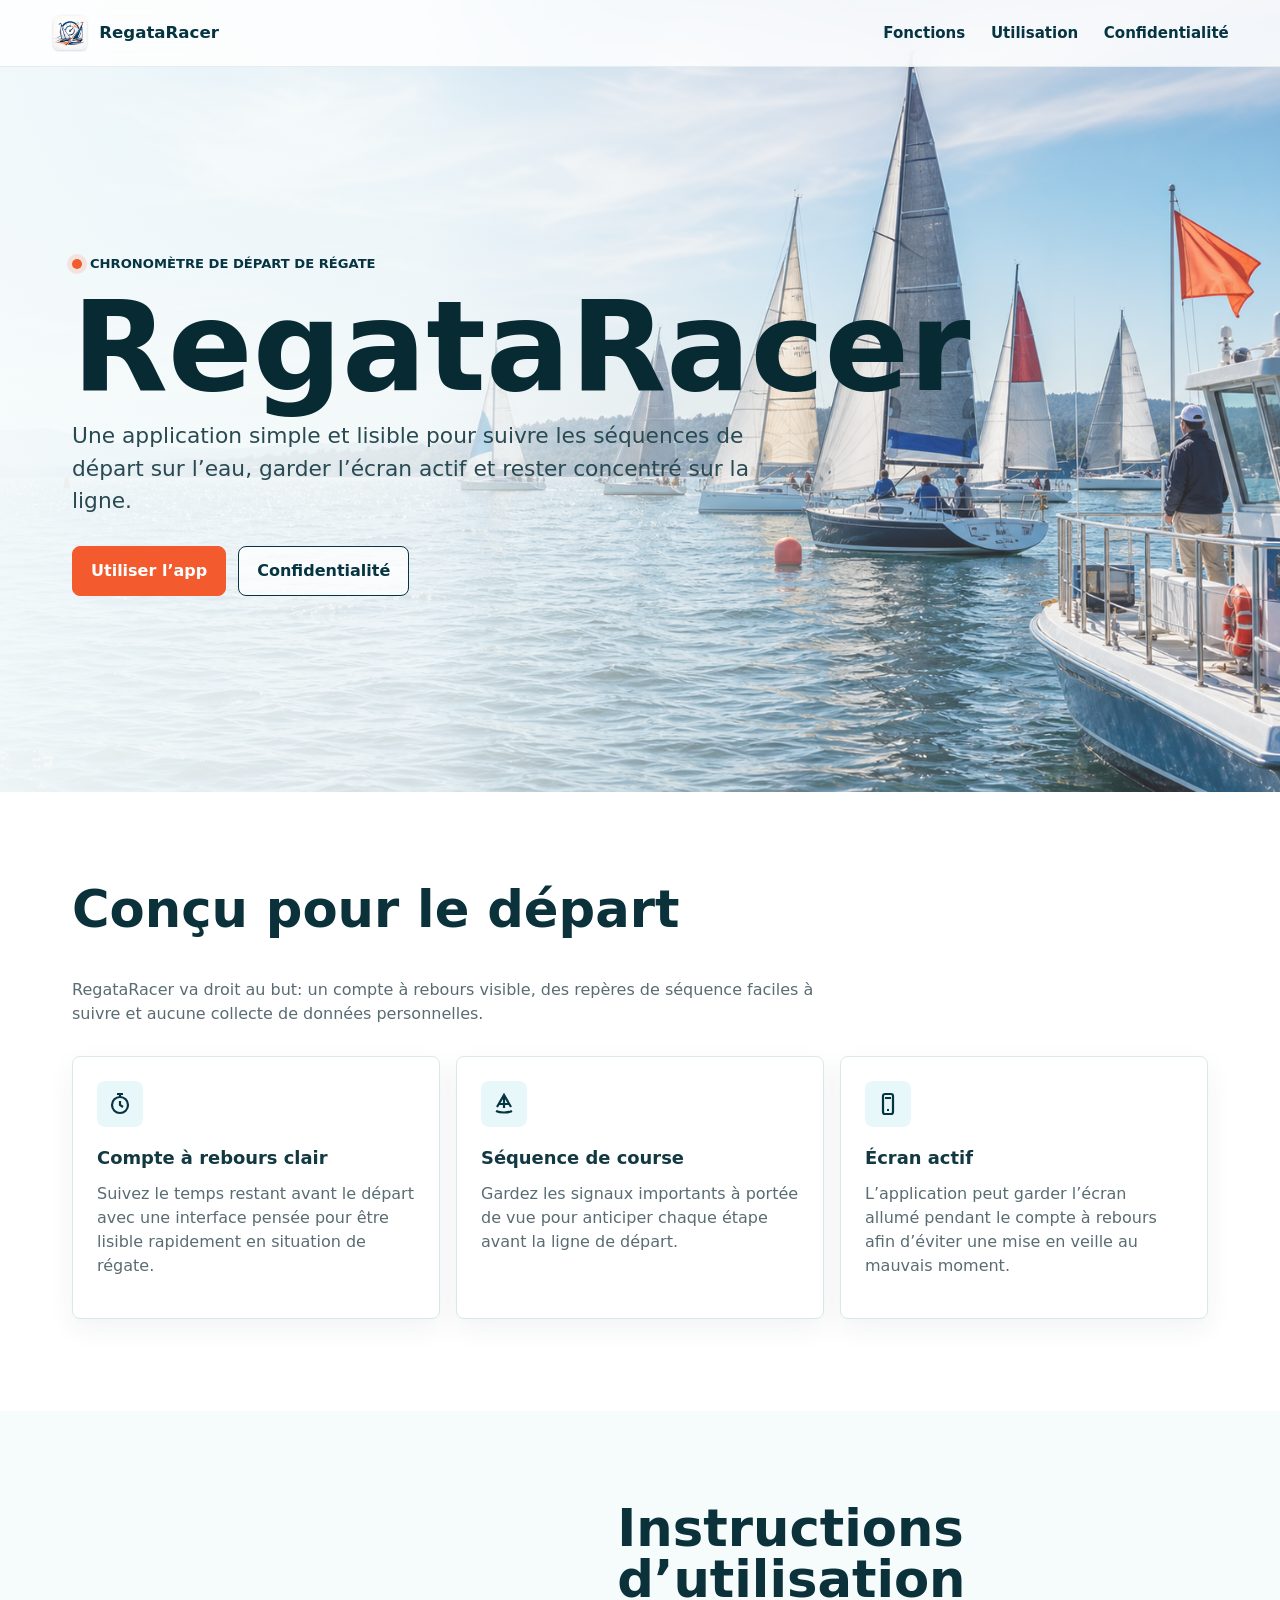
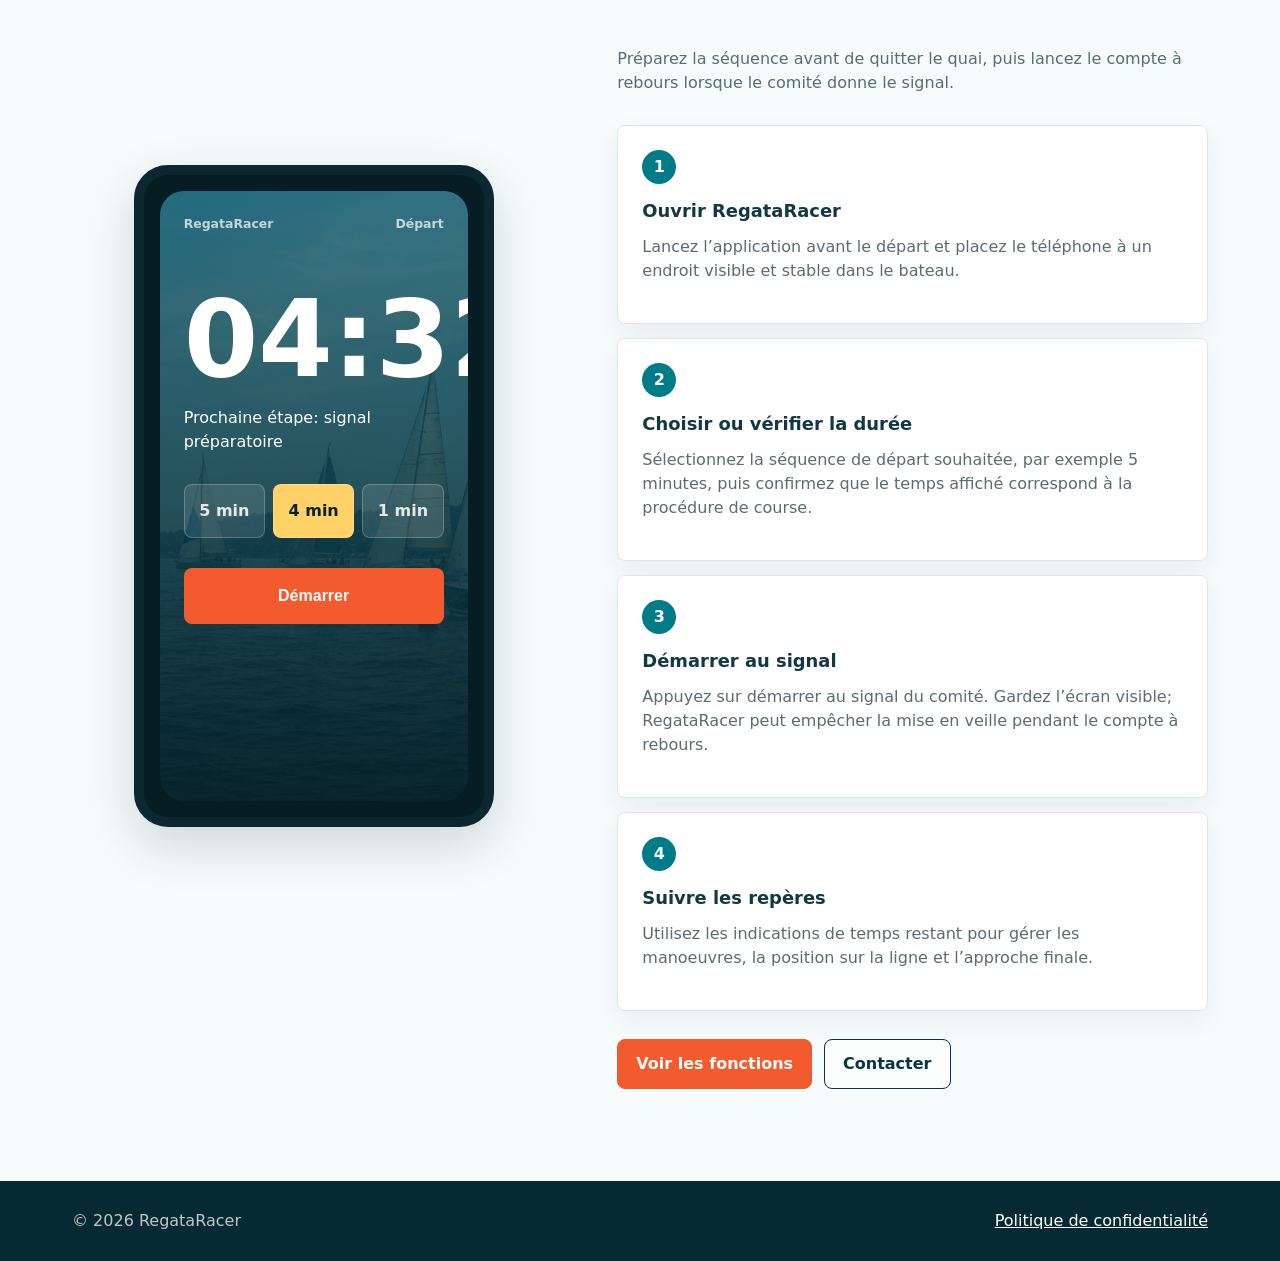
==== index.html @ 17c541f7 "Create RegataRacer website" ====
<!doctype html>
<html lang="fr">
  <head>
    <meta charset="utf-8">
    <meta name="viewport" content="width=device-width, initial-scale=1">
    <title>RegataRacer | Chronomètre de départ de régate</title>
    <meta name="description" content="RegataRacer est une application de chronomètre de départ de régate conçue pour garder le compte à rebours clair, visible et prêt sur l'eau.">
    <link rel="icon" href="assets/regataracer-icon.png" type="image/png">
    <link rel="stylesheet" href="styles.css">
  </head>
  <body>
    <header class="site-header">
      <a class="brand" href="index.html" aria-label="Accueil RegataRacer">
        <img src="assets/regataracer-icon.png" alt="">
        <span>RegataRacer</span>
      </a>
      <nav class="nav" aria-label="Navigation principale">
        <a href="#fonctionnalites">Fonctions</a>
        <a href="#utilisation">Utilisation</a>
        <a href="privacy.html">Confidentialité</a>
      </nav>
    </header>

    <main>
      <section class="hero">
        <div class="hero-inner">
          <p class="eyebrow">Chronomètre de départ de régate</p>
          <h1>RegataRacer</h1>
          <p class="lead">Une application simple et lisible pour suivre les séquences de départ sur l’eau, garder l’écran actif et rester concentré sur la ligne.</p>
          <div class="hero-actions">
            <a class="button primary" href="#utilisation" aria-label="Lire les instructions d'utilisation">Utiliser l’app</a>
            <a class="button" href="privacy.html" aria-label="Lire la politique de confidentialité">Confidentialité</a>
          </div>
        </div>
      </section>

      <section class="section alt" id="fonctionnalites">
        <div class="section-header">
          <h2>Conçu pour le départ</h2>
          <p>RegataRacer va droit au but: un compte à rebours visible, des repères de séquence faciles à suivre et aucune collecte de données personnelles.</p>
        </div>
        <div class="feature-grid">
          <article class="feature">
            <span class="icon" aria-hidden="true">
              <svg viewBox="0 0 24 24" fill="none" stroke="currentColor"><circle cx="12" cy="13" r="8"/><path d="M12 9v4l3 2M9 2h6M12 2v3"/></svg>
            </span>
            <h3>Compte à rebours clair</h3>
            <p>Suivez le temps restant avant le départ avec une interface pensée pour être lisible rapidement en situation de régate.</p>
          </article>
          <article class="feature">
            <span class="icon" aria-hidden="true">
              <svg viewBox="0 0 24 24" fill="none" stroke="currentColor"><path d="M4 19c4 2 12 2 16 0M5 15l7-12 7 12M12 3v13M7 12h10"/></svg>
            </span>
            <h3>Séquence de course</h3>
            <p>Gardez les signaux importants à portée de vue pour anticiper chaque étape avant la ligne de départ.</p>
          </article>
          <article class="feature">
            <span class="icon" aria-hidden="true">
              <svg viewBox="0 0 24 24" fill="none" stroke="currentColor"><rect x="7" y="2" width="10" height="20" rx="2"/><path d="M11 18h2M9 6h6"/></svg>
            </span>
            <h3>Écran actif</h3>
            <p>L’application peut garder l’écran allumé pendant le compte à rebours afin d’éviter une mise en veille au mauvais moment.</p>
          </article>
        </div>
      </section>

      <section class="section" id="utilisation">
        <div class="app-panel">
          <div class="phone" aria-label="Aperçu de l'application RegataRacer">
            <div class="screen">
              <div class="statusbar">
                <span>RegataRacer</span>
                <span>Départ</span>
              </div>
              <div class="countdown" aria-hidden="true">04:32</div>
              <p>Prochaine étape: signal préparatoire</p>
              <div class="sequence" aria-hidden="true">
                <span>5 min</span>
                <span class="active">4 min</span>
                <span>1 min</span>
              </div>
              <button class="screen-button" type="button">Démarrer</button>
            </div>
          </div>

          <div>
            <div class="section-header">
              <h2>Instructions d’utilisation</h2>
              <p>Préparez la séquence avant de quitter le quai, puis lancez le compte à rebours lorsque le comité donne le signal.</p>
            </div>
            <div class="instructions">
              <article class="step">
                <span class="step-number">1</span>
                <h3>Ouvrir RegataRacer</h3>
                <p>Lancez l’application avant le départ et placez le téléphone à un endroit visible et stable dans le bateau.</p>
              </article>
              <article class="step">
                <span class="step-number">2</span>
                <h3>Choisir ou vérifier la durée</h3>
                <p>Sélectionnez la séquence de départ souhaitée, par exemple 5 minutes, puis confirmez que le temps affiché correspond à la procédure de course.</p>
              </article>
              <article class="step">
                <span class="step-number">3</span>
                <h3>Démarrer au signal</h3>
                <p>Appuyez sur démarrer au signal du comité. Gardez l’écran visible; RegataRacer peut empêcher la mise en veille pendant le compte à rebours.</p>
              </article>
              <article class="step">
                <span class="step-number">4</span>
                <h3>Suivre les repères</h3>
                <p>Utilisez les indications de temps restant pour gérer les manoeuvres, la position sur la ligne et l’approche finale.</p>
              </article>
            </div>
            <div class="section-actions">
              <a class="button primary" href="#fonctionnalites">Voir les fonctions</a>
              <a class="button" href="mailto:marc.pouliot.1@gmail.com">Contacter</a>
            </div>
          </div>
        </div>
      </section>
    </main>

    <footer class="site-footer">
      <span>© 2026 RegataRacer</span>
      <a href="privacy.html">Politique de confidentialité</a>
    </footer>
  </body>
</html>
---- styles.css ----
:root {
  --ink: #10272d;
  --muted: #5a6c72;
  --line: #dce7ea;
  --water: #007c89;
  --water-deep: #063440;
  --foam: #f6fbfc;
  --signal: #f35b2f;
  --sun: #ffd166;
  --white: #ffffff;
  --shadow: 0 18px 50px rgba(4, 32, 39, 0.16);
}

* {
  box-sizing: border-box;
}

html {
  scroll-behavior: smooth;
}

body {
  margin: 0;
  color: var(--ink);
  background: var(--foam);
  font-family: Inter, ui-sans-serif, system-ui, -apple-system, BlinkMacSystemFont, "Segoe UI", sans-serif;
  line-height: 1.5;
}

a {
  color: inherit;
}

.site-header {
  position: fixed;
  z-index: 10;
  top: 0;
  left: 0;
  right: 0;
  display: flex;
  align-items: center;
  justify-content: space-between;
  gap: 24px;
  padding: 14px clamp(18px, 4vw, 56px);
  background: rgba(255, 255, 255, 0.84);
  border-bottom: 1px solid rgba(220, 231, 234, 0.72);
  backdrop-filter: blur(18px);
}

.brand {
  display: inline-flex;
  align-items: center;
  gap: 10px;
  color: var(--water-deep);
  font-size: 1.04rem;
  font-weight: 800;
  text-decoration: none;
}

.brand img {
  width: 38px;
  height: 38px;
}

.nav {
  display: flex;
  align-items: center;
  gap: clamp(12px, 2vw, 28px);
  color: var(--water-deep);
  font-size: 0.94rem;
  font-weight: 650;
}

.nav a {
  text-decoration: none;
}

.nav a:hover {
  color: var(--water);
}

.hero {
  min-height: 88svh;
  display: grid;
  align-items: center;
  padding: 108px clamp(20px, 6vw, 72px) 52px;
  background:
    linear-gradient(90deg, rgba(246, 251, 252, 0.96) 0%, rgba(246, 251, 252, 0.84) 33%, rgba(246, 251, 252, 0.16) 68%),
    url("assets/regataracer-hero.png") center / cover no-repeat;
}

.hero-inner {
  max-width: min(680px, 100%);
  min-width: 0;
}

.eyebrow {
  display: inline-flex;
  align-items: center;
  gap: 8px;
  margin: 0 0 18px;
  color: var(--water-deep);
  font-size: 0.82rem;
  font-weight: 800;
  letter-spacing: 0;
  text-transform: uppercase;
}

.eyebrow::before {
  content: "";
  width: 10px;
  height: 10px;
  border-radius: 50%;
  background: var(--signal);
  box-shadow: 0 0 0 5px rgba(243, 91, 47, 0.14);
}

h1,
h2,
h3,
p {
  margin-top: 0;
}

h1 {
  max-width: 11ch;
  margin-bottom: 18px;
  color: #082a33;
  font-size: clamp(3.6rem, 10vw, 7.8rem);
  line-height: 0.88;
  letter-spacing: 0;
}

.lead {
  max-width: 58ch;
  color: #294a52;
  font-size: clamp(1.08rem, 2vw, 1.36rem);
}

.hero-actions,
.section-actions {
  display: flex;
  flex-wrap: wrap;
  gap: 12px;
  margin-top: 28px;
}

.button {
  display: inline-flex;
  min-height: 46px;
  align-items: center;
  justify-content: center;
  gap: 9px;
  padding: 12px 18px;
  border: 1px solid var(--water-deep);
  border-radius: 8px;
  color: var(--water-deep);
  background: rgba(255, 255, 255, 0.74);
  font-weight: 800;
  text-decoration: none;
}

.button.primary {
  border-color: var(--signal);
  color: #fff;
  background: var(--signal);
}

.button:hover {
  transform: translateY(-1px);
}

main {
  background: var(--foam);
}

.section {
  padding: clamp(48px, 8vw, 92px) clamp(20px, 6vw, 72px);
}

.section.alt {
  background: #ffffff;
}

.section-header {
  max-width: 760px;
  margin-bottom: 30px;
}

h2 {
  color: #0b313a;
  font-size: clamp(2rem, 4vw, 3.4rem);
  line-height: 1;
  letter-spacing: 0;
}

.section-header p,
.privacy-body p,
.step p,
.feature p {
  color: var(--muted);
}

.feature-grid,
.steps-grid {
  display: grid;
  grid-template-columns: repeat(3, minmax(0, 1fr));
  gap: 16px;
}

.feature,
.step {
  min-height: 220px;
  padding: 24px;
  border: 1px solid var(--line);
  border-radius: 8px;
  background: #fff;
  box-shadow: 0 10px 28px rgba(7, 52, 64, 0.06);
}

.icon {
  width: 46px;
  height: 46px;
  display: inline-grid;
  place-items: center;
  margin-bottom: 18px;
  border-radius: 8px;
  color: var(--water-deep);
  background: #e8f7f9;
}

.icon svg {
  width: 24px;
  height: 24px;
  stroke-width: 2.2;
}

h3 {
  margin-bottom: 10px;
  color: #123941;
  font-size: 1.12rem;
}

.app-panel {
  display: grid;
  grid-template-columns: minmax(0, 0.9fr) minmax(320px, 1.1fr);
  gap: clamp(24px, 5vw, 62px);
  align-items: center;
}

.phone {
  width: min(100%, 360px);
  margin: 0 auto;
  padding: 16px;
  border: 10px solid #0b2730;
  border-radius: 34px;
  background: #061d24;
  box-shadow: var(--shadow);
}

.screen {
  overflow: hidden;
  min-height: 610px;
  padding: 24px;
  border-radius: 24px;
  color: #fff;
  background:
    linear-gradient(180deg, rgba(7, 86, 99, 0.74), rgba(5, 31, 39, 0.96)),
    url("assets/regataracer-hero.png") center / cover no-repeat;
}

.statusbar {
  display: flex;
  justify-content: space-between;
  color: rgba(255, 255, 255, 0.72);
  font-size: 0.78rem;
  font-weight: 800;
}

.countdown {
  margin: 58px 0 18px;
  font-size: clamp(4.8rem, 20vw, 6.7rem);
  font-weight: 900;
  line-height: 0.9;
  letter-spacing: 0;
}

.sequence {
  display: grid;
  grid-template-columns: repeat(3, 1fr);
  gap: 8px;
  margin: 30px 0;
}

.sequence span {
  min-height: 54px;
  display: grid;
  place-items: center;
  border: 1px solid rgba(255, 255, 255, 0.22);
  border-radius: 8px;
  color: rgba(255, 255, 255, 0.86);
  background: rgba(255, 255, 255, 0.11);
  font-weight: 800;
}

.sequence span.active {
  color: #052029;
  background: var(--sun);
}

.screen-button {
  width: 100%;
  min-height: 56px;
  border: 0;
  border-radius: 8px;
  color: #fff;
  background: var(--signal);
  font-size: 1rem;
  font-weight: 900;
}

.instructions {
  display: grid;
  gap: 14px;
}

.step {
  min-height: auto;
}

.step-number {
  width: 34px;
  height: 34px;
  display: inline-grid;
  place-items: center;
  margin-bottom: 14px;
  border-radius: 50%;
  color: #fff;
  background: var(--water);
  font-weight: 900;
}

.privacy-hero {
  padding: 132px clamp(20px, 6vw, 72px) 48px;
  background:
    linear-gradient(90deg, rgba(6, 52, 64, 0.95), rgba(0, 124, 137, 0.74)),
    url("assets/regataracer-hero.png") center / cover no-repeat;
  color: #fff;
}

.privacy-hero h1 {
  max-width: 780px;
  color: #fff;
  font-size: clamp(2.6rem, 6vw, 5.8rem);
}

.privacy-hero p {
  max-width: 720px;
  color: rgba(255, 255, 255, 0.82);
  font-size: 1.12rem;
}

.privacy-body {
  max-width: 860px;
  margin: 0 auto;
  padding: clamp(42px, 7vw, 76px) clamp(20px, 6vw, 40px);
}

.privacy-body section {
  padding: 24px 0;
  border-bottom: 1px solid var(--line);
}

.privacy-body section:last-child {
  border-bottom: 0;
}

.privacy-body h2 {
  font-size: clamp(1.45rem, 3vw, 2rem);
}

.site-footer {
  display: flex;
  flex-wrap: wrap;
  align-items: center;
  justify-content: space-between;
  gap: 16px;
  padding: 28px clamp(20px, 6vw, 72px);
  color: rgba(255, 255, 255, 0.74);
  background: #062a33;
}

.site-footer a {
  color: #fff;
}

@media (max-width: 860px) {
  .site-header {
    position: sticky;
    flex-wrap: wrap;
  }

  .nav {
    width: 100%;
    justify-content: space-between;
    gap: 10px;
    font-size: 0.86rem;
  }

  .hero {
    min-height: 82svh;
    background:
      linear-gradient(180deg, rgba(246, 251, 252, 0.96), rgba(246, 251, 252, 0.76) 54%, rgba(246, 251, 252, 0.28)),
      url("assets/regataracer-hero.png") 58% center / cover no-repeat;
  }

  .feature-grid,
  .steps-grid,
  .app-panel {
    grid-template-columns: 1fr;
  }

  .phone {
    width: min(100%, 330px);
  }

  .screen {
    min-height: 540px;
  }
}

@media (max-width: 520px) {
  .nav a {
    max-width: 9.4rem;
  }

  .button {
    width: 100%;
  }

  h1 {
    font-size: clamp(2.7rem, 14vw, 4.8rem);
  }
}
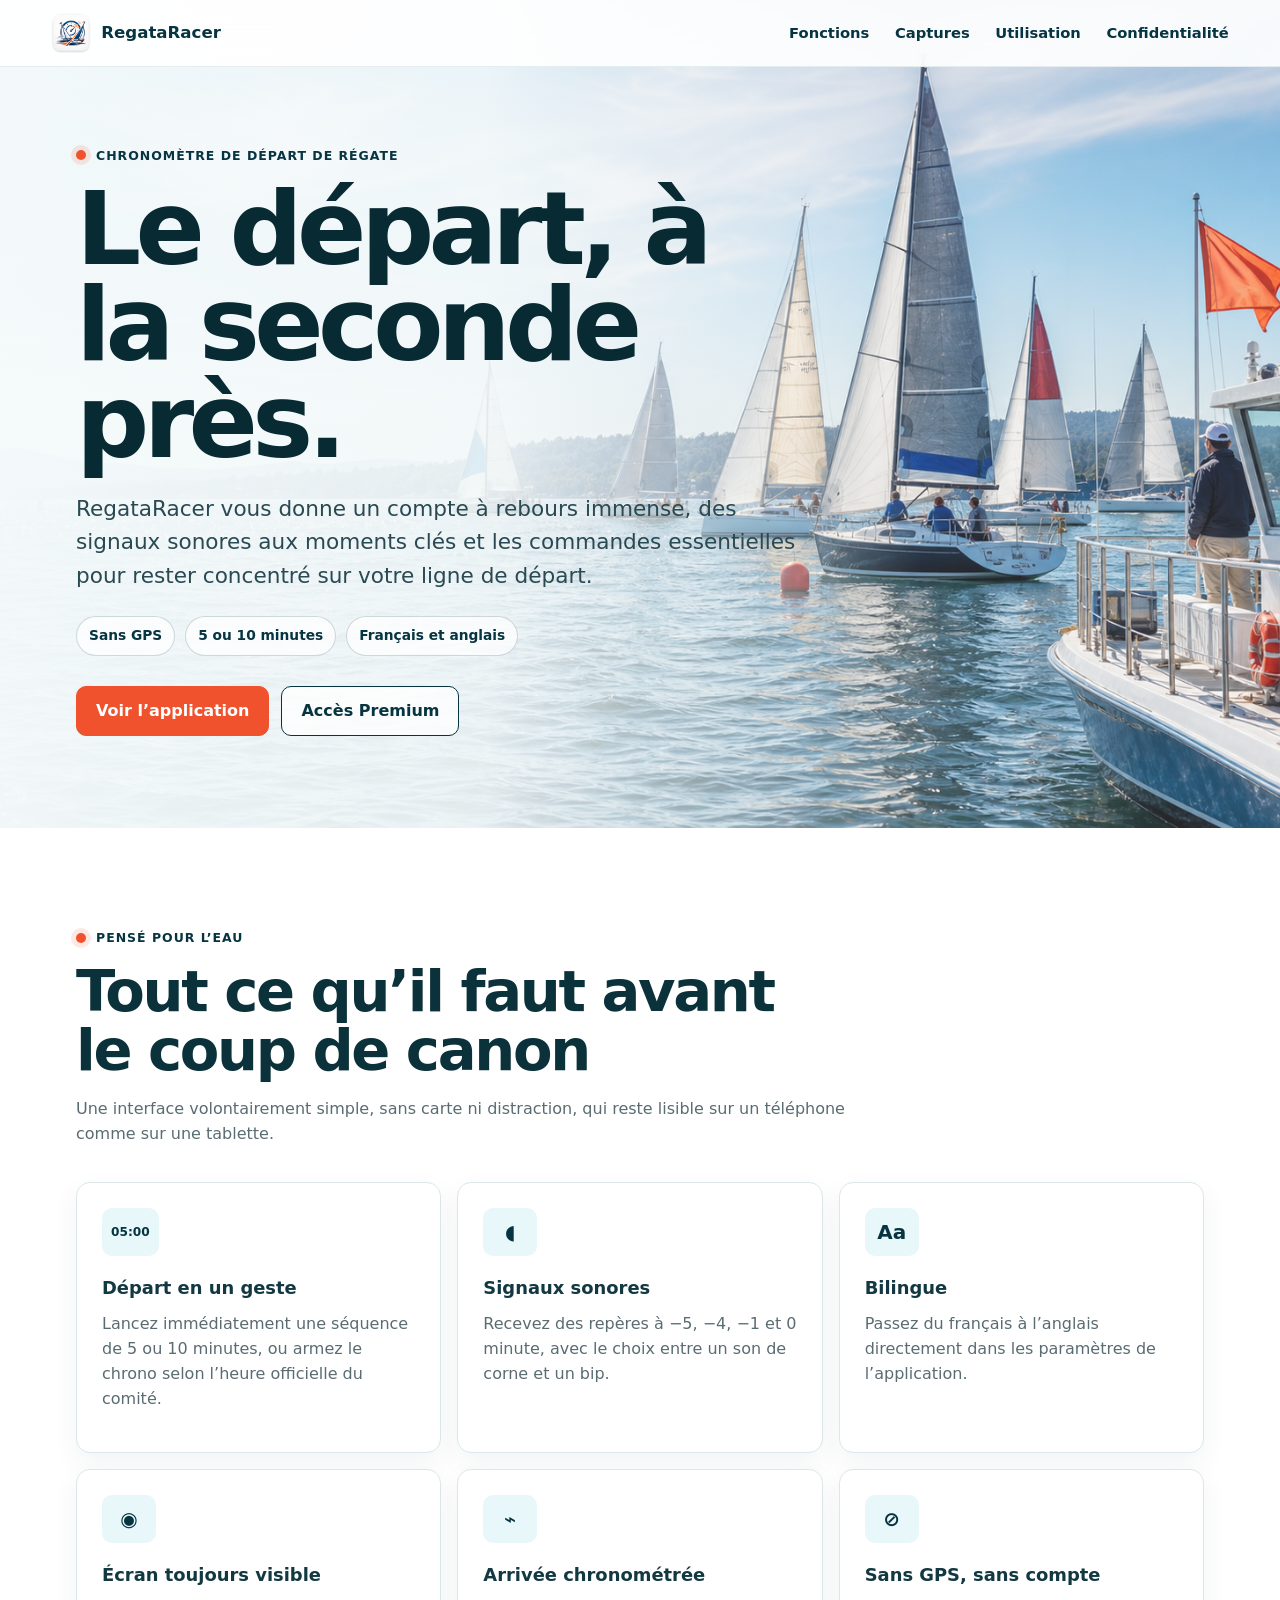
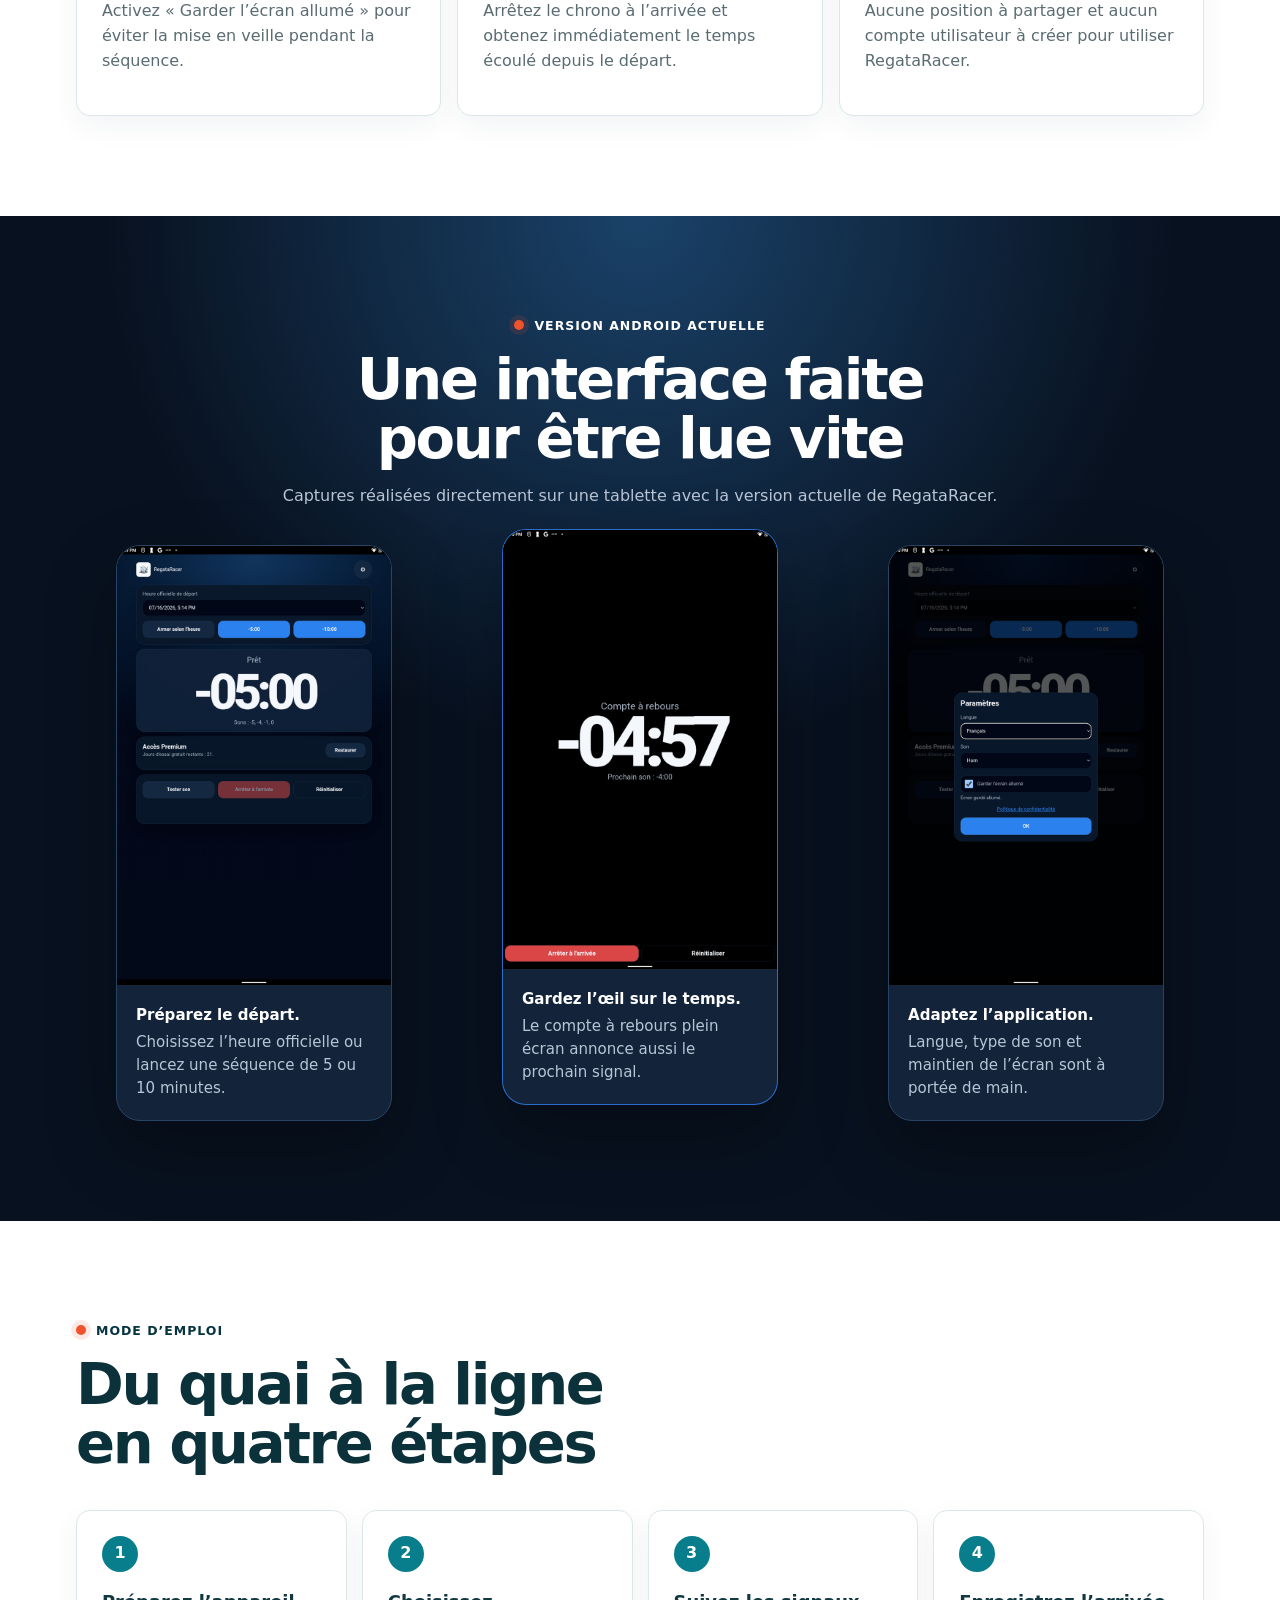
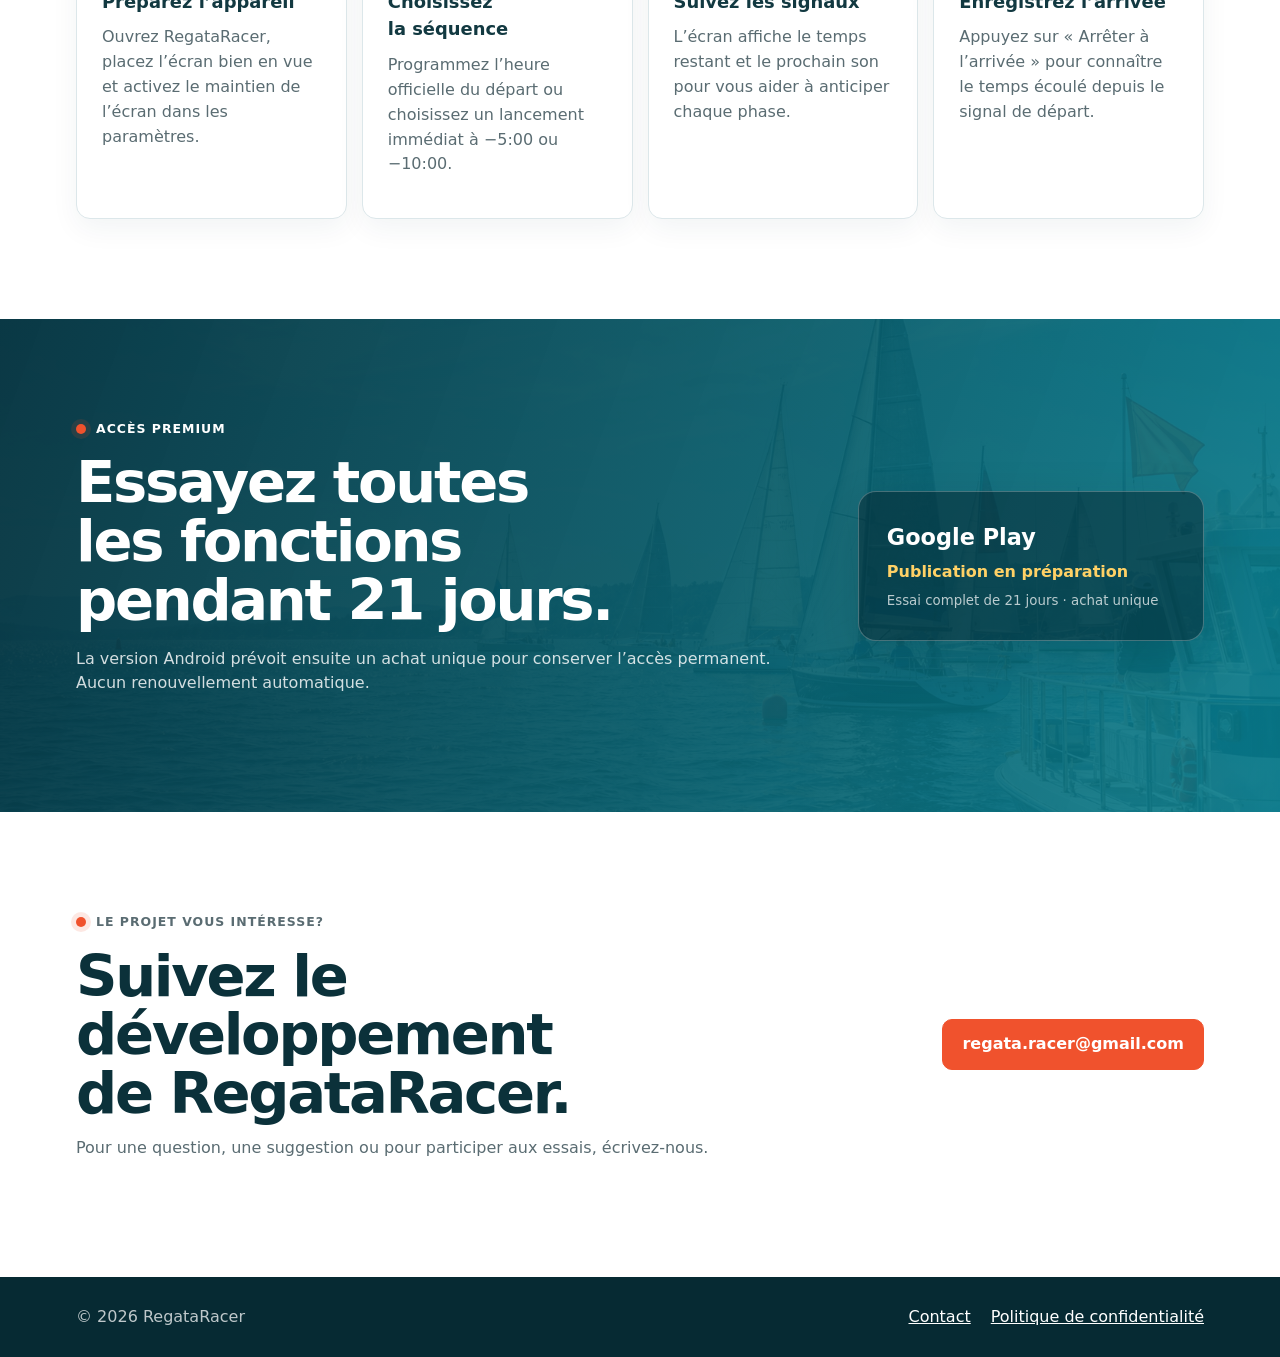
==== commit 209b97e8: "Mettre à jour le site avec la version actuelle de RegataRacer" ====
--- a/index.html
+++ b/index.html
@@ -4,7 +4,18 @@
     <meta charset="utf-8">
     <meta name="viewport" content="width=device-width, initial-scale=1">
     <title>RegataRacer | Chronomètre de départ de régate</title>
-    <meta name="description" content="RegataRacer est une application de chronomètre de départ de régate conçue pour garder le compte à rebours clair, visible et prêt sur l'eau.">
+    <meta name="description" content="RegataRacer est un chronomètre de départ de régate simple, lisible et sonore, avec séquences de 5 et 10 minutes, sans GPS.">
+    <meta name="theme-color" content="#08111f">
+    <link rel="canonical" href="https://marcpouliot.github.io/RegataRacerWeb/">
+    <meta property="og:type" content="website">
+    <meta property="og:locale" content="fr_CA">
+    <meta property="og:title" content="RegataRacer — Le départ, à la seconde près">
+    <meta property="og:description" content="Un chronomètre de départ de régate clair et sonore, conçu pour rester concentré sur la ligne.">
+    <meta property="og:url" content="https://marcpouliot.github.io/RegataRacerWeb/">
+    <meta property="og:image" content="https://marcpouliot.github.io/RegataRacerWeb/assets/regataracer-heroWithName.png">
+    <meta property="og:image:width" content="1794">
+    <meta property="og:image:height" content="877">
+    <meta property="og:image:alt" content="RegataRacer devant une flotte de voiliers au départ">
     <link rel="icon" href="assets/regataracer-icon.png" type="image/png">
     <link rel="stylesheet" href="styles.css">
   </head>
@@ -16,6 +27,7 @@
       </a>
       <nav class="nav" aria-label="Navigation principale">
         <a href="#fonctionnalites">Fonctions</a>
+        <a href="#captures">Captures</a>
         <a href="#utilisation">Utilisation</a>
         <a href="privacy.html">Confidentialité</a>
       </nav>
@@ -25,103 +37,142 @@
       <section class="hero">
         <div class="hero-inner">
           <p class="eyebrow">Chronomètre de départ de régate</p>
-          <h1>RegataRacer</h1>
-          <p class="lead">Une application simple et lisible pour suivre les séquences de départ sur l’eau, garder l’écran actif et rester concentré sur la ligne.</p>
+          <h1>Le départ, à la seconde près.</h1>
+          <p class="lead">RegataRacer vous donne un compte à rebours immense, des signaux sonores aux moments clés et les commandes essentielles pour rester concentré sur votre ligne de départ.</p>
+          <div class="hero-points" aria-label="Points forts">
+            <span>Sans GPS</span>
+            <span>5 ou 10 minutes</span>
+            <span>Français et anglais</span>
+          </div>
           <div class="hero-actions">
-            <a class="button primary" href="#utilisation" aria-label="Lire les instructions d'utilisation">Utiliser l’app</a>
-            <a class="button" href="privacy.html" aria-label="Lire la politique de confidentialité">Confidentialité</a>
+            <a class="button primary" href="#captures">Voir l’application</a>
+            <a class="button" href="#acces">Accès Premium</a>
           </div>
         </div>
       </section>
 
       <section class="section alt" id="fonctionnalites">
         <div class="section-header">
-          <h2>Conçu pour le départ</h2>
-          <p>RegataRacer va droit au but: un compte à rebours visible, des repères de séquence faciles à suivre et aucune collecte de données personnelles.</p>
+          <p class="section-kicker">Pensé pour l’eau</p>
+          <h2>Tout ce qu’il faut avant le coup de canon</h2>
+          <p>Une interface volontairement simple, sans carte ni distraction, qui reste lisible sur un téléphone comme sur une tablette.</p>
         </div>
         <div class="feature-grid">
           <article class="feature">
-            <span class="icon" aria-hidden="true">
-              <svg viewBox="0 0 24 24" fill="none" stroke="currentColor"><circle cx="12" cy="13" r="8"/><path d="M12 9v4l3 2M9 2h6M12 2v3"/></svg>
-            </span>
-            <h3>Compte à rebours clair</h3>
-            <p>Suivez le temps restant avant le départ avec une interface pensée pour être lisible rapidement en situation de régate.</p>
+            <span class="icon" aria-hidden="true">05:00</span>
+            <h3>Départ en un geste</h3>
+            <p>Lancez immédiatement une séquence de 5 ou 10 minutes, ou armez le chrono selon l’heure officielle du comité.</p>
           </article>
           <article class="feature">
-            <span class="icon" aria-hidden="true">
-              <svg viewBox="0 0 24 24" fill="none" stroke="currentColor"><path d="M4 19c4 2 12 2 16 0M5 15l7-12 7 12M12 3v13M7 12h10"/></svg>
-            </span>
-            <h3>Séquence de course</h3>
-            <p>Gardez les signaux importants à portée de vue pour anticiper chaque étape avant la ligne de départ.</p>
+            <span class="icon icon-symbol" aria-hidden="true">◖</span>
+            <h3>Signaux sonores</h3>
+            <p>Recevez des repères à −5, −4, −1 et 0 minute, avec le choix entre un son de corne et un bip.</p>
           </article>
           <article class="feature">
-            <span class="icon" aria-hidden="true">
-              <svg viewBox="0 0 24 24" fill="none" stroke="currentColor"><rect x="7" y="2" width="10" height="20" rx="2"/><path d="M11 18h2M9 6h6"/></svg>
-            </span>
-            <h3>Écran actif</h3>
-            <p>L’application peut garder l’écran allumé pendant le compte à rebours afin d’éviter une mise en veille au mauvais moment.</p>
+            <span class="icon icon-symbol" aria-hidden="true">Aa</span>
+            <h3>Bilingue</h3>
+            <p>Passez du français à l’anglais directement dans les paramètres de l’application.</p>
+          </article>
+          <article class="feature">
+            <span class="icon icon-symbol" aria-hidden="true">◉</span>
+            <h3>Écran toujours visible</h3>
+            <p>Activez « Garder l’écran allumé » pour éviter la mise en veille pendant la séquence.</p>
+          </article>
+          <article class="feature">
+            <span class="icon icon-symbol" aria-hidden="true">⌁</span>
+            <h3>Arrivée chronométrée</h3>
+            <p>Arrêtez le chrono à l’arrivée et obtenez immédiatement le temps écoulé depuis le départ.</p>
+          </article>
+          <article class="feature">
+            <span class="icon icon-symbol" aria-hidden="true">⊘</span>
+            <h3>Sans GPS, sans compte</h3>
+            <p>Aucune position à partager et aucun compte utilisateur à créer pour utiliser RegataRacer.</p>
           </article>
         </div>
       </section>
 
-      <section class="section" id="utilisation">
-        <div class="app-panel">
-          <div class="phone" aria-label="Aperçu de l'application RegataRacer">
-            <div class="screen">
-              <div class="statusbar">
-                <span>RegataRacer</span>
-                <span>Départ</span>
-              </div>
-              <div class="countdown" aria-hidden="true">04:32</div>
-              <p>Prochaine étape: signal préparatoire</p>
-              <div class="sequence" aria-hidden="true">
-                <span>5 min</span>
-                <span class="active">4 min</span>
-                <span>1 min</span>
-              </div>
-              <button class="screen-button" type="button">Démarrer</button>
-            </div>
+      <section class="section screenshots-section" id="captures">
+        <div class="section-header centered">
+          <p class="section-kicker">Version Android actuelle</p>
+          <h2>Une interface faite pour être lue vite</h2>
+          <p>Captures réalisées directement sur une tablette avec la version actuelle de RegataRacer.</p>
+        </div>
+        <div class="screenshot-grid">
+          <figure class="screenshot-card">
+            <img src="assets/app-ready.png" alt="Écran principal de RegataRacer prêt pour une séquence de départ" loading="lazy">
+            <figcaption><strong>Préparez le départ.</strong> Choisissez l’heure officielle ou lancez une séquence de 5 ou 10 minutes.</figcaption>
+          </figure>
+          <figure class="screenshot-card featured-shot">
+            <img src="assets/app-countdown.png" alt="Compte à rebours plein écran de RegataRacer" loading="lazy">
+            <figcaption><strong>Gardez l’œil sur le temps.</strong> Le compte à rebours plein écran annonce aussi le prochain signal.</figcaption>
+          </figure>
+          <figure class="screenshot-card">
+            <img src="assets/app-settings.png" alt="Paramètres de langue, son et écran de RegataRacer" loading="lazy">
+            <figcaption><strong>Adaptez l’application.</strong> Langue, type de son et maintien de l’écran sont à portée de main.</figcaption>
+          </figure>
+        </div>
+      </section>
+
+      <section class="section alt" id="utilisation">
+        <div class="section-header">
+          <p class="section-kicker">Mode d’emploi</p>
+          <h2>Du quai à la ligne en quatre étapes</h2>
+        </div>
+        <div class="steps-grid">
+          <article class="step">
+            <span class="step-number">1</span>
+            <h3>Préparez l’appareil</h3>
+            <p>Ouvrez RegataRacer, placez l’écran bien en vue et activez le maintien de l’écran dans les paramètres.</p>
+          </article>
+          <article class="step">
+            <span class="step-number">2</span>
+            <h3>Choisissez la séquence</h3>
+            <p>Programmez l’heure officielle du départ ou choisissez un lancement immédiat à −5:00 ou −10:00.</p>
+          </article>
+          <article class="step">
+            <span class="step-number">3</span>
+            <h3>Suivez les signaux</h3>
+            <p>L’écran affiche le temps restant et le prochain son pour vous aider à anticiper chaque phase.</p>
+          </article>
+          <article class="step">
+            <span class="step-number">4</span>
+            <h3>Enregistrez l’arrivée</h3>
+            <p>Appuyez sur « Arrêter à l’arrivée » pour connaître le temps écoulé depuis le signal de départ.</p>
+          </article>
+        </div>
+      </section>
+
+      <section class="section access-section" id="acces">
+        <div class="access-panel">
+          <div>
+            <p class="section-kicker light">Accès Premium</p>
+            <h2>Essayez toutes les fonctions pendant 21 jours.</h2>
+            <p>La version Android prévoit ensuite un achat unique pour conserver l’accès permanent. Aucun renouvellement automatique.</p>
           </div>
-
-          <div>
-            <div class="section-header">
-              <h2>Instructions d’utilisation</h2>
-              <p>Préparez la séquence avant de quitter le quai, puis lancez le compte à rebours lorsque le comité donne le signal.</p>
-            </div>
-            <div class="instructions">
-              <article class="step">
-                <span class="step-number">1</span>
-                <h3>Ouvrir RegataRacer</h3>
-                <p>Lancez l’application avant le départ et placez le téléphone à un endroit visible et stable dans le bateau.</p>
-              </article>
-              <article class="step">
-                <span class="step-number">2</span>
-                <h3>Choisir ou vérifier la durée</h3>
-                <p>Sélectionnez la séquence de départ souhaitée, par exemple 5 minutes, puis confirmez que le temps affiché correspond à la procédure de course.</p>
-              </article>
-              <article class="step">
-                <span class="step-number">3</span>
-                <h3>Démarrer au signal</h3>
-                <p>Appuyez sur démarrer au signal du comité. Gardez l’écran visible; RegataRacer peut empêcher la mise en veille pendant le compte à rebours.</p>
-              </article>
-              <article class="step">
-                <span class="step-number">4</span>
-                <h3>Suivre les repères</h3>
-                <p>Utilisez les indications de temps restant pour gérer les manoeuvres, la position sur la ligne et l’approche finale.</p>
-              </article>
-            </div>
-            <div class="section-actions">
-              <a class="button primary" href="#fonctionnalites">Voir les fonctions</a>
-              <a class="button" href="mailto:marc.pouliot.1@gmail.com">Contacter</a>
-            </div>
+          <div class="access-card">
+            <strong>Google Play</strong>
+            <span>Publication en préparation</span>
+            <small>Essai complet de 21 jours · achat unique</small>
           </div>
         </div>
+      </section>
+
+      <section class="section contact-section">
+        <div>
+          <p class="section-kicker">Le projet vous intéresse?</p>
+          <h2>Suivez le développement de RegataRacer.</h2>
+          <p>Pour une question, une suggestion ou pour participer aux essais, écrivez-nous.</p>
+        </div>
+        <a class="button primary" href="mailto:regata.racer@gmail.com">regata.racer@gmail.com</a>
       </section>
     </main>
 
     <footer class="site-footer">
       <span>© 2026 RegataRacer</span>
-      <a href="privacy.html">Politique de confidentialité</a>
+      <div class="footer-links">
+        <a href="mailto:regata.racer@gmail.com">Contact</a>
+        <a href="privacy.html">Politique de confidentialité</a>
+      </div>
     </footer>
   </body>
 </html>
--- a/styles.css
+++ b/styles.css
@@ -2,10 +2,12 @@
   --ink: #10272d;
   --muted: #5a6c72;
   --line: #dce7ea;
-  --water: #007c89;
+  --water: #087d8c;
   --water-deep: #063440;
-  --foam: #f6fbfc;
-  --signal: #f35b2f;
+  --navy: #08111f;
+  --navy-soft: #13243a;
+  --foam: #f5fafb;
+  --signal: #f0522d;
   --sun: #ffd166;
   --white: #ffffff;
   --shadow: 0 18px 50px rgba(4, 32, 39, 0.16);
@@ -17,6 +19,7 @@
 
 html {
   scroll-behavior: smooth;
+  scroll-padding-top: 86px;
 }
 
 body {
@@ -24,26 +27,45 @@
   color: var(--ink);
   background: var(--foam);
   font-family: Inter, ui-sans-serif, system-ui, -apple-system, BlinkMacSystemFont, "Segoe UI", sans-serif;
-  line-height: 1.5;
+  line-height: 1.55;
+}
+
+img {
+  display: block;
+  max-width: 100%;
 }
 
 a {
   color: inherit;
 }
 
+h1,
+h2,
+h3,
+p,
+figure {
+  margin-top: 0;
+}
+
+h1,
+h2,
+h3 {
+  text-wrap: balance;
+}
+
 .site-header {
   position: fixed;
-  z-index: 10;
+  z-index: 20;
   top: 0;
+  right: 0;
   left: 0;
-  right: 0;
   display: flex;
   align-items: center;
   justify-content: space-between;
   gap: 24px;
-  padding: 14px clamp(18px, 4vw, 56px);
-  background: rgba(255, 255, 255, 0.84);
+  padding: 13px clamp(18px, 4vw, 58px);
   border-bottom: 1px solid rgba(220, 231, 234, 0.72);
+  background: rgba(255, 255, 255, 0.9);
   backdrop-filter: blur(18px);
 }
 
@@ -53,13 +75,14 @@
   gap: 10px;
   color: var(--water-deep);
   font-size: 1.04rem;
-  font-weight: 800;
+  font-weight: 850;
   text-decoration: none;
 }
 
 .brand img {
-  width: 38px;
-  height: 38px;
+  width: 40px;
+  height: 40px;
+  border-radius: 10px;
 }
 
 .nav {
@@ -67,74 +90,87 @@
   align-items: center;
   gap: clamp(12px, 2vw, 28px);
   color: var(--water-deep);
-  font-size: 0.94rem;
-  font-weight: 650;
+  font-size: 0.92rem;
+  font-weight: 700;
 }
 
 .nav a {
   text-decoration: none;
 }
 
-.nav a:hover {
+.nav a:hover,
+.nav a:focus-visible {
   color: var(--water);
 }
 
 .hero {
-  min-height: 88svh;
+  min-height: 92svh;
   display: grid;
   align-items: center;
-  padding: 108px clamp(20px, 6vw, 72px) 52px;
+  padding: 112px clamp(20px, 6vw, 76px) 58px;
   background:
-    linear-gradient(90deg, rgba(246, 251, 252, 0.96) 0%, rgba(246, 251, 252, 0.84) 33%, rgba(246, 251, 252, 0.16) 68%),
+    linear-gradient(90deg, rgba(245, 250, 251, 0.98) 0%, rgba(245, 250, 251, 0.9) 38%, rgba(245, 250, 251, 0.14) 72%),
     url("assets/regataracer-hero.png") center / cover no-repeat;
 }
 
 .hero-inner {
-  max-width: min(680px, 100%);
-  min-width: 0;
-}
-
-.eyebrow {
-  display: inline-flex;
-  align-items: center;
-  gap: 8px;
-  margin: 0 0 18px;
+  max-width: 720px;
+}
+
+.eyebrow,
+.section-kicker {
+  display: flex;
+  align-items: center;
+  gap: 10px;
+  margin-bottom: 16px;
   color: var(--water-deep);
-  font-size: 0.82rem;
-  font-weight: 800;
-  letter-spacing: 0;
+  font-size: 0.78rem;
+  font-weight: 850;
+  letter-spacing: 0.08em;
   text-transform: uppercase;
 }
 
-.eyebrow::before {
+.eyebrow::before,
+.section-kicker::before {
   content: "";
   width: 10px;
   height: 10px;
+  flex: 0 0 auto;
   border-radius: 50%;
   background: var(--signal);
-  box-shadow: 0 0 0 5px rgba(243, 91, 47, 0.14);
-}
-
-h1,
-h2,
-h3,
-p {
-  margin-top: 0;
+  box-shadow: 0 0 0 5px rgba(240, 82, 45, 0.13);
 }
 
 h1 {
   max-width: 11ch;
-  margin-bottom: 18px;
+  margin-bottom: 22px;
   color: #082a33;
-  font-size: clamp(3.6rem, 10vw, 7.8rem);
-  line-height: 0.88;
-  letter-spacing: 0;
+  font-size: clamp(3.35rem, 8vw, 7rem);
+  line-height: 0.94;
+  letter-spacing: -0.055em;
 }
 
 .lead {
-  max-width: 58ch;
+  max-width: 62ch;
   color: #294a52;
-  font-size: clamp(1.08rem, 2vw, 1.36rem);
+  font-size: clamp(1.08rem, 2vw, 1.35rem);
+}
+
+.hero-points {
+  display: flex;
+  flex-wrap: wrap;
+  gap: 10px;
+  margin-top: 24px;
+}
+
+.hero-points span {
+  padding: 8px 12px;
+  border: 1px solid rgba(6, 52, 64, 0.18);
+  border-radius: 999px;
+  color: var(--water-deep);
+  background: rgba(255, 255, 255, 0.72);
+  font-size: 0.86rem;
+  font-weight: 800;
 }
 
 .hero-actions,
@@ -142,22 +178,24 @@
   display: flex;
   flex-wrap: wrap;
   gap: 12px;
-  margin-top: 28px;
+  margin-top: 30px;
 }
 
 .button {
+  min-height: 48px;
   display: inline-flex;
-  min-height: 46px;
   align-items: center;
   justify-content: center;
   gap: 9px;
-  padding: 12px 18px;
+  padding: 12px 19px;
   border: 1px solid var(--water-deep);
-  border-radius: 8px;
+  border-radius: 10px;
   color: var(--water-deep);
-  background: rgba(255, 255, 255, 0.74);
-  font-weight: 800;
+  background: rgba(255, 255, 255, 0.8);
+  font-weight: 850;
+  text-align: center;
   text-decoration: none;
+  transition: transform 150ms ease, box-shadow 150ms ease;
 }
 
 .button.primary {
@@ -166,8 +204,10 @@
   background: var(--signal);
 }
 
-.button:hover {
-  transform: translateY(-1px);
+.button:hover,
+.button:focus-visible {
+  transform: translateY(-2px);
+  box-shadow: 0 10px 24px rgba(6, 52, 64, 0.14);
 }
 
 main {
@@ -175,34 +215,45 @@
 }
 
 .section {
-  padding: clamp(48px, 8vw, 92px) clamp(20px, 6vw, 72px);
+  padding: clamp(54px, 8vw, 100px) clamp(20px, 6vw, 76px);
 }
 
 .section.alt {
-  background: #ffffff;
+  background: #fff;
 }
 
 .section-header {
-  max-width: 760px;
-  margin-bottom: 30px;
+  max-width: 810px;
+  margin-bottom: 36px;
+}
+
+.section-header.centered {
+  margin-right: auto;
+  margin-left: auto;
+  text-align: center;
+}
+
+.section-header.centered .section-kicker {
+  justify-content: center;
 }
 
 h2 {
+  margin-bottom: 16px;
   color: #0b313a;
-  font-size: clamp(2rem, 4vw, 3.4rem);
-  line-height: 1;
-  letter-spacing: 0;
-}
-
-.section-header p,
+  font-size: clamp(2.1rem, 4.5vw, 3.8rem);
+  line-height: 1.02;
+  letter-spacing: -0.04em;
+}
+
+.section-header p:last-child,
 .privacy-body p,
 .step p,
-.feature p {
+.feature p,
+.contact-section p {
   color: var(--muted);
 }
 
-.feature-grid,
-.steps-grid {
+.feature-grid {
   display: grid;
   grid-template-columns: repeat(3, minmax(0, 1fr));
   gap: 16px;
@@ -210,29 +261,34 @@
 
 .feature,
 .step {
-  min-height: 220px;
-  padding: 24px;
+  padding: 25px;
   border: 1px solid var(--line);
-  border-radius: 8px;
+  border-radius: 14px;
   background: #fff;
-  box-shadow: 0 10px 28px rgba(7, 52, 64, 0.06);
+  box-shadow: 0 10px 28px rgba(7, 52, 64, 0.055);
+}
+
+.feature {
+  min-height: 232px;
 }
 
 .icon {
-  width: 46px;
-  height: 46px;
+  min-width: 54px;
+  height: 48px;
   display: inline-grid;
   place-items: center;
   margin-bottom: 18px;
-  border-radius: 8px;
+  padding: 0 9px;
+  border-radius: 10px;
   color: var(--water-deep);
   background: #e8f7f9;
-}
-
-.icon svg {
-  width: 24px;
-  height: 24px;
-  stroke-width: 2.2;
+  font-size: 0.76rem;
+  font-weight: 900;
+  font-variant-numeric: tabular-nums;
+}
+
+.icon-symbol {
+  font-size: 1.25rem;
 }
 
 h3 {
@@ -241,133 +297,189 @@
   font-size: 1.12rem;
 }
 
-.app-panel {
+.screenshots-section {
+  overflow: hidden;
+  color: #f4f7fb;
+  background:
+    radial-gradient(circle at 50% 0%, #1a4269, transparent 45%),
+    var(--navy);
+}
+
+.screenshots-section h2,
+.screenshots-section .section-kicker {
+  color: #fff;
+}
+
+.screenshots-section .section-header p:last-child {
+  color: #b9c5d5;
+}
+
+.screenshot-grid {
+  max-width: 1180px;
   display: grid;
-  grid-template-columns: minmax(0, 0.9fr) minmax(320px, 1.1fr);
-  gap: clamp(24px, 5vw, 62px);
-  align-items: center;
-}
-
-.phone {
-  width: min(100%, 360px);
+  grid-template-columns: repeat(3, minmax(0, 1fr));
+  gap: clamp(16px, 3vw, 30px);
+  align-items: start;
   margin: 0 auto;
-  padding: 16px;
-  border: 10px solid #0b2730;
-  border-radius: 34px;
-  background: #061d24;
-  box-shadow: var(--shadow);
-}
-
-.screen {
+}
+
+.screenshot-card {
   overflow: hidden;
-  min-height: 610px;
-  padding: 24px;
+  margin-bottom: 0;
+  border: 1px solid #294463;
   border-radius: 24px;
-  color: #fff;
-  background:
-    linear-gradient(180deg, rgba(7, 86, 99, 0.74), rgba(5, 31, 39, 0.96)),
-    url("assets/regataracer-hero.png") center / cover no-repeat;
-}
-
-.statusbar {
-  display: flex;
-  justify-content: space-between;
-  color: rgba(255, 255, 255, 0.72);
-  font-size: 0.78rem;
-  font-weight: 800;
-}
-
-.countdown {
-  margin: 58px 0 18px;
-  font-size: clamp(4.8rem, 20vw, 6.7rem);
-  font-weight: 900;
-  line-height: 0.9;
-  letter-spacing: 0;
-}
-
-.sequence {
+  background: var(--navy-soft);
+  box-shadow: 0 28px 70px rgba(0, 0, 0, 0.28);
+}
+
+.screenshot-card img {
+  width: 100%;
+  aspect-ratio: 5 / 8;
+  object-fit: cover;
+  object-position: top;
+  background: #050a11;
+}
+
+.screenshot-card figcaption {
+  padding: 19px;
+  color: #b8c5d6;
+  font-size: 0.94rem;
+}
+
+.screenshot-card figcaption strong {
+  display: block;
+  margin-bottom: 4px;
+  color: #fff;
+}
+
+.featured-shot {
+  transform: translateY(-16px);
+  border-color: rgba(47, 128, 237, 0.8);
+}
+
+.steps-grid {
   display: grid;
-  grid-template-columns: repeat(3, 1fr);
-  gap: 8px;
-  margin: 30px 0;
-}
-
-.sequence span {
-  min-height: 54px;
-  display: grid;
-  place-items: center;
-  border: 1px solid rgba(255, 255, 255, 0.22);
-  border-radius: 8px;
-  color: rgba(255, 255, 255, 0.86);
-  background: rgba(255, 255, 255, 0.11);
-  font-weight: 800;
-}
-
-.sequence span.active {
-  color: #052029;
-  background: var(--sun);
-}
-
-.screen-button {
-  width: 100%;
-  min-height: 56px;
-  border: 0;
-  border-radius: 8px;
-  color: #fff;
-  background: var(--signal);
-  font-size: 1rem;
-  font-weight: 900;
-}
-
-.instructions {
-  display: grid;
-  gap: 14px;
+  grid-template-columns: repeat(4, minmax(0, 1fr));
+  gap: 15px;
 }
 
 .step {
-  min-height: auto;
+  min-height: 240px;
 }
 
 .step-number {
-  width: 34px;
-  height: 34px;
+  width: 36px;
+  height: 36px;
   display: inline-grid;
   place-items: center;
-  margin-bottom: 14px;
+  margin-bottom: 16px;
   border-radius: 50%;
   color: #fff;
   background: var(--water);
   font-weight: 900;
 }
 
+.access-section {
+  color: #fff;
+  background:
+    linear-gradient(110deg, rgba(6, 52, 64, 0.97), rgba(8, 125, 140, 0.9)),
+    url("assets/regataracer-hero.png") center / cover no-repeat;
+}
+
+.access-panel {
+  max-width: 1150px;
+  display: grid;
+  grid-template-columns: minmax(0, 1.5fr) minmax(260px, 0.7fr);
+  gap: 40px;
+  align-items: center;
+  margin: 0 auto;
+}
+
+.access-section h2 {
+  max-width: 760px;
+  color: #fff;
+}
+
+.access-section p {
+  max-width: 720px;
+  color: rgba(255, 255, 255, 0.82);
+}
+
+.section-kicker.light {
+  color: #fff;
+}
+
+.access-card {
+  display: grid;
+  gap: 6px;
+  padding: 28px;
+  border: 1px solid rgba(255, 255, 255, 0.25);
+  border-radius: 18px;
+  background: rgba(4, 28, 35, 0.46);
+  box-shadow: var(--shadow);
+}
+
+.access-card strong {
+  font-size: 1.4rem;
+}
+
+.access-card span {
+  color: var(--sun);
+  font-weight: 800;
+}
+
+.access-card small {
+  color: rgba(255, 255, 255, 0.72);
+}
+
+.contact-section {
+  display: flex;
+  align-items: center;
+  justify-content: space-between;
+  gap: 34px;
+  background: #fff;
+}
+
+.contact-section > div {
+  max-width: 740px;
+}
+
+.contact-section h2 {
+  margin-bottom: 12px;
+}
+
 .privacy-hero {
-  padding: 132px clamp(20px, 6vw, 72px) 48px;
+  padding: 140px clamp(20px, 6vw, 76px) 58px;
+  color: #fff;
   background:
-    linear-gradient(90deg, rgba(6, 52, 64, 0.95), rgba(0, 124, 137, 0.74)),
+    linear-gradient(90deg, rgba(6, 52, 64, 0.96), rgba(0, 124, 137, 0.72)),
     url("assets/regataracer-hero.png") center / cover no-repeat;
-  color: #fff;
 }
 
 .privacy-hero h1 {
-  max-width: 780px;
-  color: #fff;
-  font-size: clamp(2.6rem, 6vw, 5.8rem);
+  max-width: 820px;
+  color: #fff;
+  font-size: clamp(2.7rem, 6vw, 5.8rem);
 }
 
 .privacy-hero p {
   max-width: 720px;
-  color: rgba(255, 255, 255, 0.82);
+  color: rgba(255, 255, 255, 0.84);
   font-size: 1.12rem;
 }
 
+.privacy-hero .eyebrow {
+  color: #fff;
+}
+
 .privacy-body {
-  max-width: 860px;
+  max-width: 880px;
   margin: 0 auto;
-  padding: clamp(42px, 7vw, 76px) clamp(20px, 6vw, 40px);
+  padding: clamp(42px, 7vw, 80px) clamp(20px, 6vw, 40px);
 }
 
 .privacy-body section {
-  padding: 24px 0;
+  padding: 25px 0;
   border-bottom: 1px solid var(--line);
 }
 
@@ -376,7 +488,7 @@
 }
 
 .privacy-body h2 {
-  font-size: clamp(1.45rem, 3vw, 2rem);
+  font-size: clamp(1.45rem, 3vw, 2.05rem);
 }
 
 .site-footer {
@@ -384,8 +496,8 @@
   flex-wrap: wrap;
   align-items: center;
   justify-content: space-between;
-  gap: 16px;
-  padding: 28px clamp(20px, 6vw, 72px);
+  gap: 18px;
+  padding: 28px clamp(20px, 6vw, 76px);
   color: rgba(255, 255, 255, 0.74);
   background: #062a33;
 }
@@ -394,7 +506,27 @@
   color: #fff;
 }
 
-@media (max-width: 860px) {
+.footer-links {
+  display: flex;
+  flex-wrap: wrap;
+  gap: 20px;
+}
+
+@media (max-width: 960px) {
+  .feature-grid {
+    grid-template-columns: repeat(2, minmax(0, 1fr));
+  }
+
+  .steps-grid {
+    grid-template-columns: repeat(2, minmax(0, 1fr));
+  }
+}
+
+@media (max-width: 760px) {
+  html {
+    scroll-padding-top: 128px;
+  }
+
   .site-header {
     position: sticky;
     flex-wrap: wrap;
@@ -403,42 +535,70 @@
   .nav {
     width: 100%;
     justify-content: space-between;
-    gap: 10px;
-    font-size: 0.86rem;
+    gap: 9px;
+    overflow-x: auto;
+    font-size: 0.82rem;
+    white-space: nowrap;
   }
 
   .hero {
-    min-height: 82svh;
+    min-height: 80svh;
+    padding-top: 72px;
     background:
-      linear-gradient(180deg, rgba(246, 251, 252, 0.96), rgba(246, 251, 252, 0.76) 54%, rgba(246, 251, 252, 0.28)),
-      url("assets/regataracer-hero.png") 58% center / cover no-repeat;
+      linear-gradient(180deg, rgba(245, 250, 251, 0.97), rgba(245, 250, 251, 0.84) 60%, rgba(245, 250, 251, 0.24)),
+      url("assets/regataracer-hero.png") 60% center / cover no-repeat;
+  }
+
+  .screenshot-grid {
+    grid-template-columns: 1fr;
+  }
+
+  .screenshot-card {
+    max-width: 460px;
+    margin-right: auto;
+    margin-left: auto;
+  }
+
+  .featured-shot {
+    transform: none;
+  }
+
+  .access-panel {
+    grid-template-columns: 1fr;
+  }
+
+  .contact-section {
+    align-items: stretch;
+    flex-direction: column;
+  }
+}
+
+@media (max-width: 540px) {
+  h1 {
+    font-size: clamp(3rem, 15vw, 4.8rem);
   }
 
   .feature-grid,
-  .steps-grid,
-  .app-panel {
+  .steps-grid {
     grid-template-columns: 1fr;
   }
 
-  .phone {
-    width: min(100%, 330px);
-  }
-
-  .screen {
-    min-height: 540px;
-  }
-}
-
-@media (max-width: 520px) {
-  .nav a {
-    max-width: 9.4rem;
+  .feature,
+  .step {
+    min-height: auto;
   }
 
   .button {
     width: 100%;
   }
-
-  h1 {
-    font-size: clamp(2.7rem, 14vw, 4.8rem);
-  }
-}
+}
+
+@media (prefers-reduced-motion: reduce) {
+  html {
+    scroll-behavior: auto;
+  }
+
+  .button {
+    transition: none;
+  }
+}
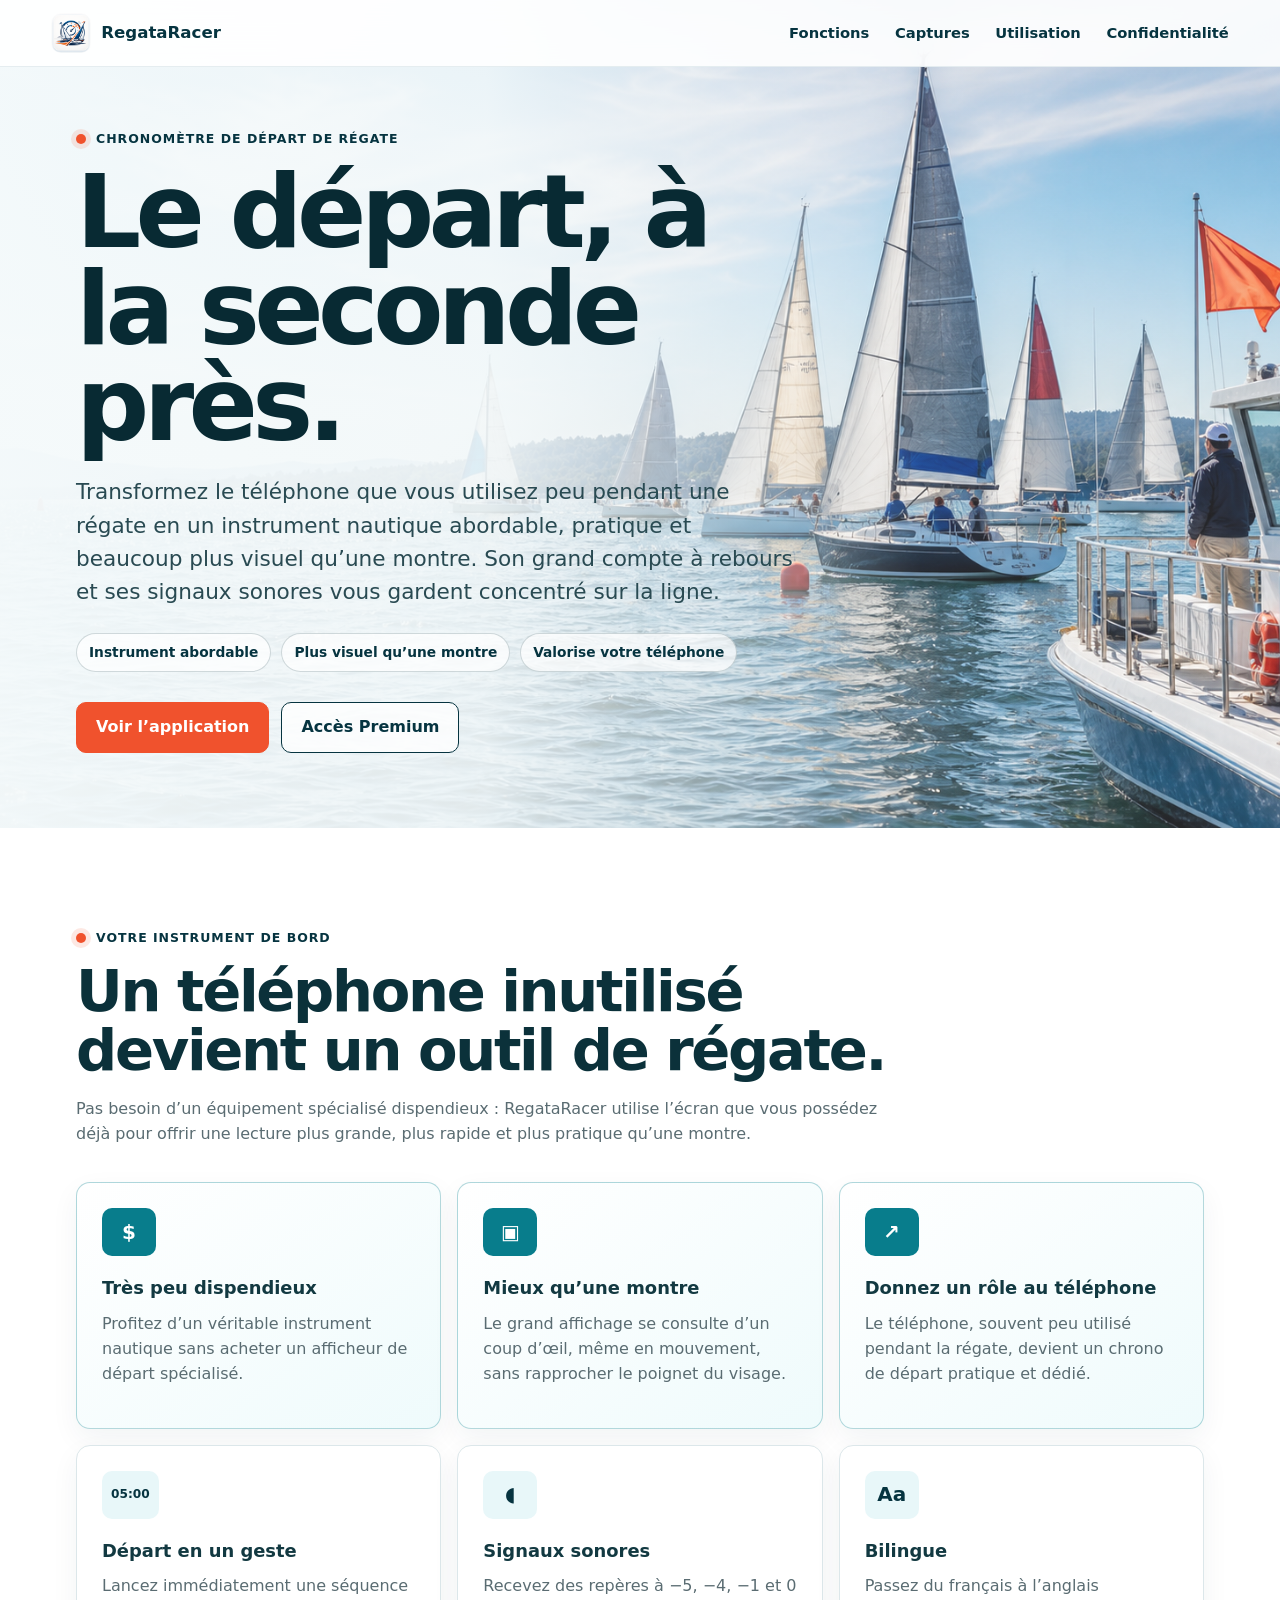
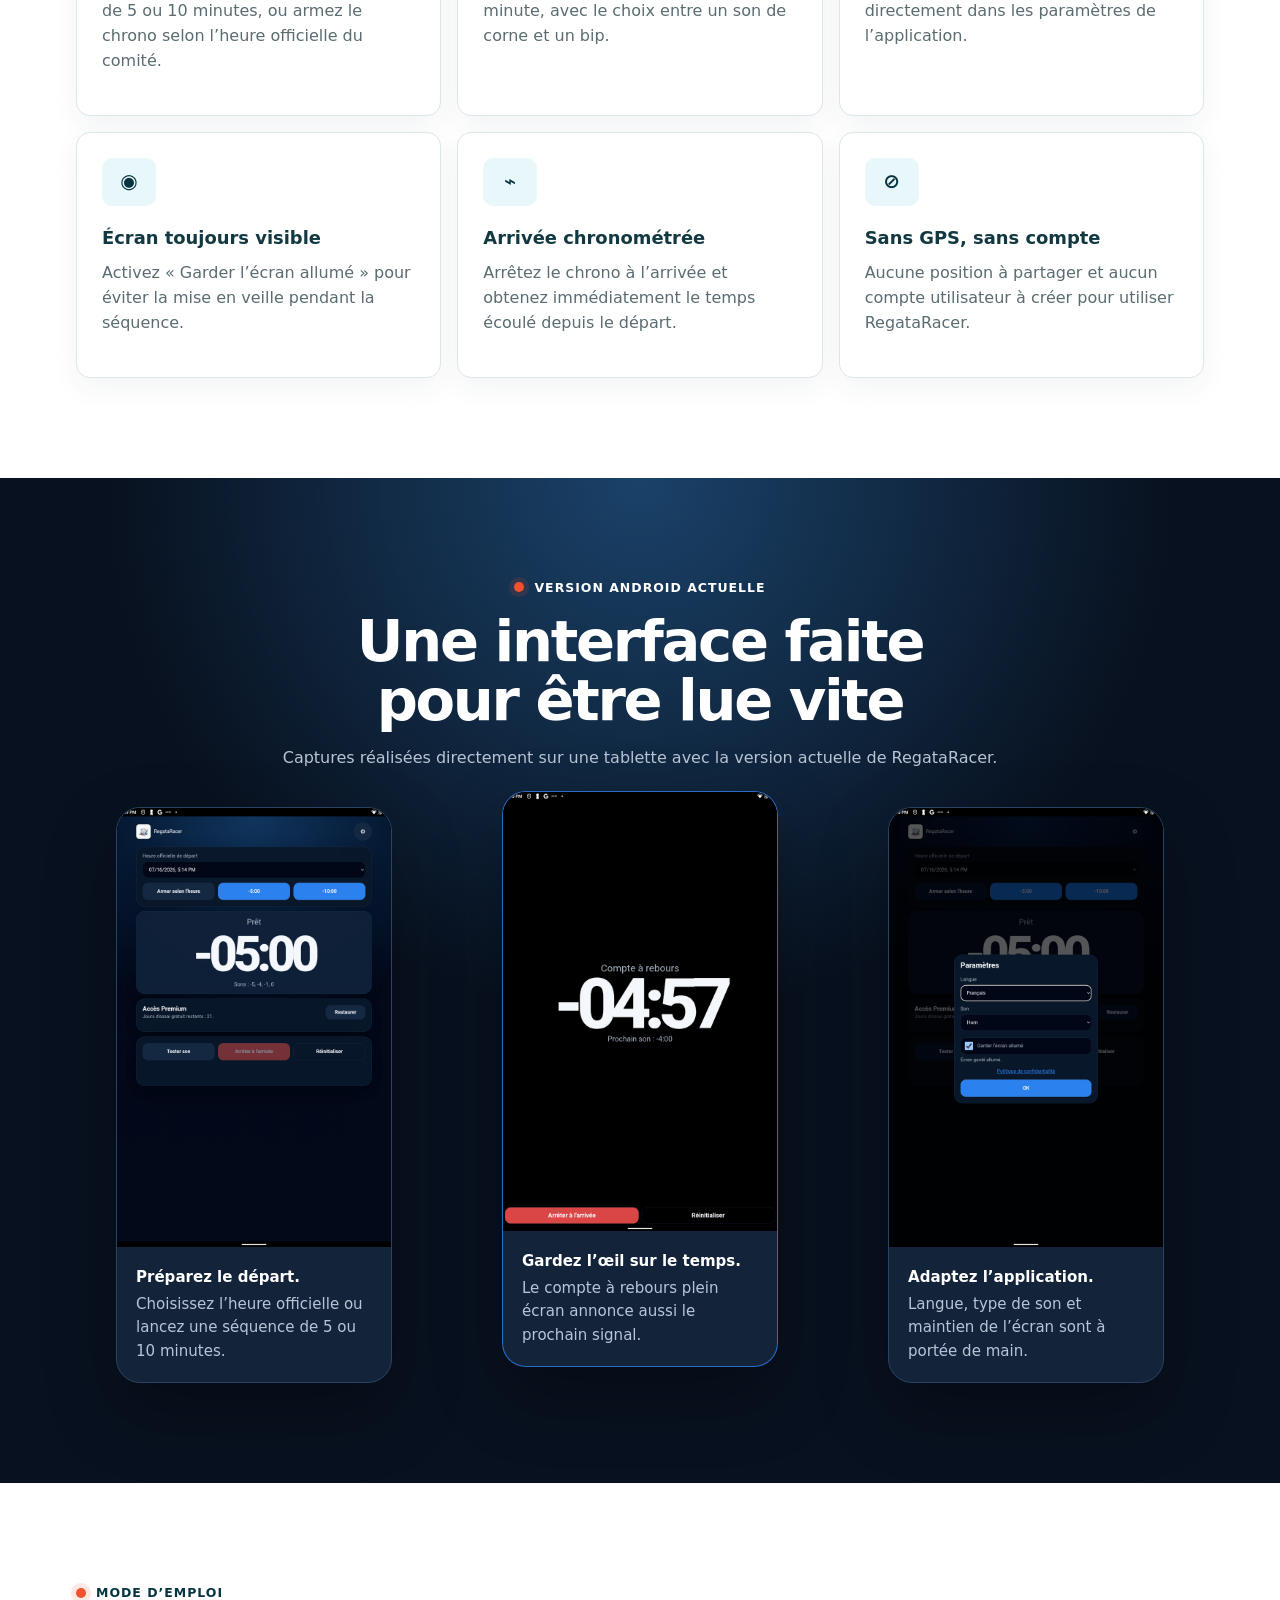
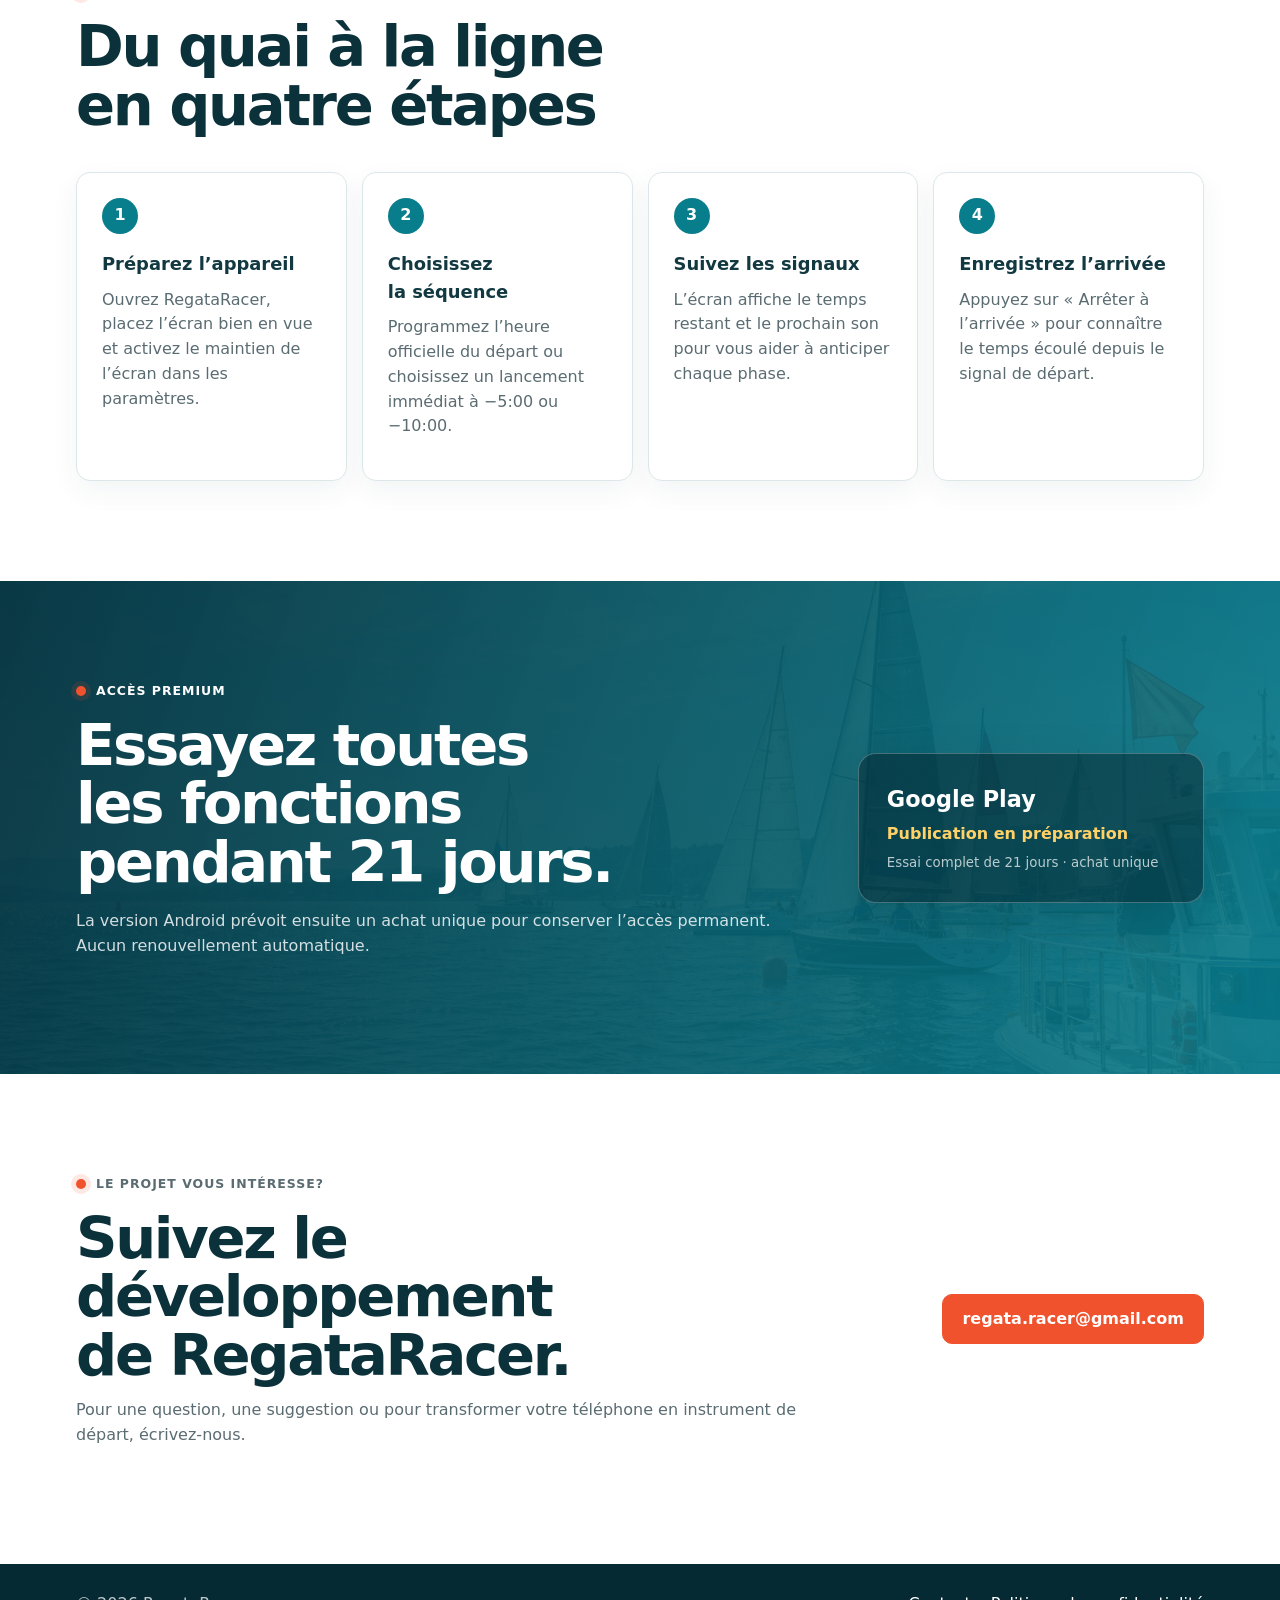
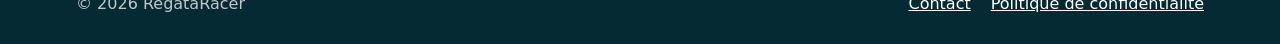
==== commit 282504e8: "Présenter RegataRacer comme instrument nautique abordable" ====
--- a/index.html
+++ b/index.html
@@ -4,13 +4,13 @@
     <meta charset="utf-8">
     <meta name="viewport" content="width=device-width, initial-scale=1">
     <title>RegataRacer | Chronomètre de départ de régate</title>
-    <meta name="description" content="RegataRacer est un chronomètre de départ de régate simple, lisible et sonore, avec séquences de 5 et 10 minutes, sans GPS.">
+    <meta name="description" content="RegataRacer transforme votre téléphone en instrument nautique abordable, pratique et plus visuel qu’une montre pour les départs de régate.">
     <meta name="theme-color" content="#08111f">
     <link rel="canonical" href="https://marcpouliot.github.io/RegataRacerWeb/">
     <meta property="og:type" content="website">
     <meta property="og:locale" content="fr_CA">
     <meta property="og:title" content="RegataRacer — Le départ, à la seconde près">
-    <meta property="og:description" content="Un chronomètre de départ de régate clair et sonore, conçu pour rester concentré sur la ligne.">
+    <meta property="og:description" content="Transformez votre téléphone en instrument nautique abordable, pratique et plus visuel qu’une montre.">
     <meta property="og:url" content="https://marcpouliot.github.io/RegataRacerWeb/">
     <meta property="og:image" content="https://marcpouliot.github.io/RegataRacerWeb/assets/regataracer-heroWithName.png">
     <meta property="og:image:width" content="1794">
@@ -38,11 +38,11 @@
         <div class="hero-inner">
           <p class="eyebrow">Chronomètre de départ de régate</p>
           <h1>Le départ, à la seconde près.</h1>
-          <p class="lead">RegataRacer vous donne un compte à rebours immense, des signaux sonores aux moments clés et les commandes essentielles pour rester concentré sur votre ligne de départ.</p>
+          <p class="lead">Transformez le téléphone que vous utilisez peu pendant une régate en un instrument nautique abordable, pratique et beaucoup plus visuel qu’une montre. Son grand compte à rebours et ses signaux sonores vous gardent concentré sur la ligne.</p>
           <div class="hero-points" aria-label="Points forts">
-            <span>Sans GPS</span>
-            <span>5 ou 10 minutes</span>
-            <span>Français et anglais</span>
+            <span>Instrument abordable</span>
+            <span>Plus visuel qu’une montre</span>
+            <span>Valorise votre téléphone</span>
           </div>
           <div class="hero-actions">
             <a class="button primary" href="#captures">Voir l’application</a>
@@ -53,11 +53,26 @@
 
       <section class="section alt" id="fonctionnalites">
         <div class="section-header">
-          <p class="section-kicker">Pensé pour l’eau</p>
-          <h2>Tout ce qu’il faut avant le coup de canon</h2>
-          <p>Une interface volontairement simple, sans carte ni distraction, qui reste lisible sur un téléphone comme sur une tablette.</p>
+          <p class="section-kicker">Votre instrument de bord</p>
+          <h2>Un téléphone inutilisé devient un outil de régate.</h2>
+          <p>Pas besoin d’un équipement spécialisé dispendieux : RegataRacer utilise l’écran que vous possédez déjà pour offrir une lecture plus grande, plus rapide et plus pratique qu’une montre.</p>
         </div>
         <div class="feature-grid">
+          <article class="feature value-feature">
+            <span class="icon icon-symbol" aria-hidden="true">$</span>
+            <h3>Très peu dispendieux</h3>
+            <p>Profitez d’un véritable instrument nautique sans acheter un afficheur de départ spécialisé.</p>
+          </article>
+          <article class="feature value-feature">
+            <span class="icon icon-symbol" aria-hidden="true">▣</span>
+            <h3>Mieux qu’une montre</h3>
+            <p>Le grand affichage se consulte d’un coup d’œil, même en mouvement, sans rapprocher le poignet du visage.</p>
+          </article>
+          <article class="feature value-feature">
+            <span class="icon icon-symbol" aria-hidden="true">↗</span>
+            <h3>Donnez un rôle au téléphone</h3>
+            <p>Le téléphone, souvent peu utilisé pendant la régate, devient un chrono de départ pratique et dédié.</p>
+          </article>
           <article class="feature">
             <span class="icon" aria-hidden="true">05:00</span>
             <h3>Départ en un geste</h3>
@@ -161,7 +176,7 @@
         <div>
           <p class="section-kicker">Le projet vous intéresse?</p>
           <h2>Suivez le développement de RegataRacer.</h2>
-          <p>Pour une question, une suggestion ou pour participer aux essais, écrivez-nous.</p>
+          <p>Pour une question, une suggestion ou pour transformer votre téléphone en instrument de départ, écrivez-nous.</p>
         </div>
         <a class="button primary" href="mailto:regata.racer@gmail.com">regata.racer@gmail.com</a>
       </section>
--- a/styles.css
+++ b/styles.css
@@ -272,6 +272,16 @@
   min-height: 232px;
 }
 
+.value-feature {
+  border-color: rgba(8, 125, 140, 0.3);
+  background: linear-gradient(145deg, #ffffff, #effbfc);
+}
+
+.value-feature .icon {
+  color: #fff;
+  background: var(--water);
+}
+
 .icon {
   min-width: 54px;
   height: 48px;
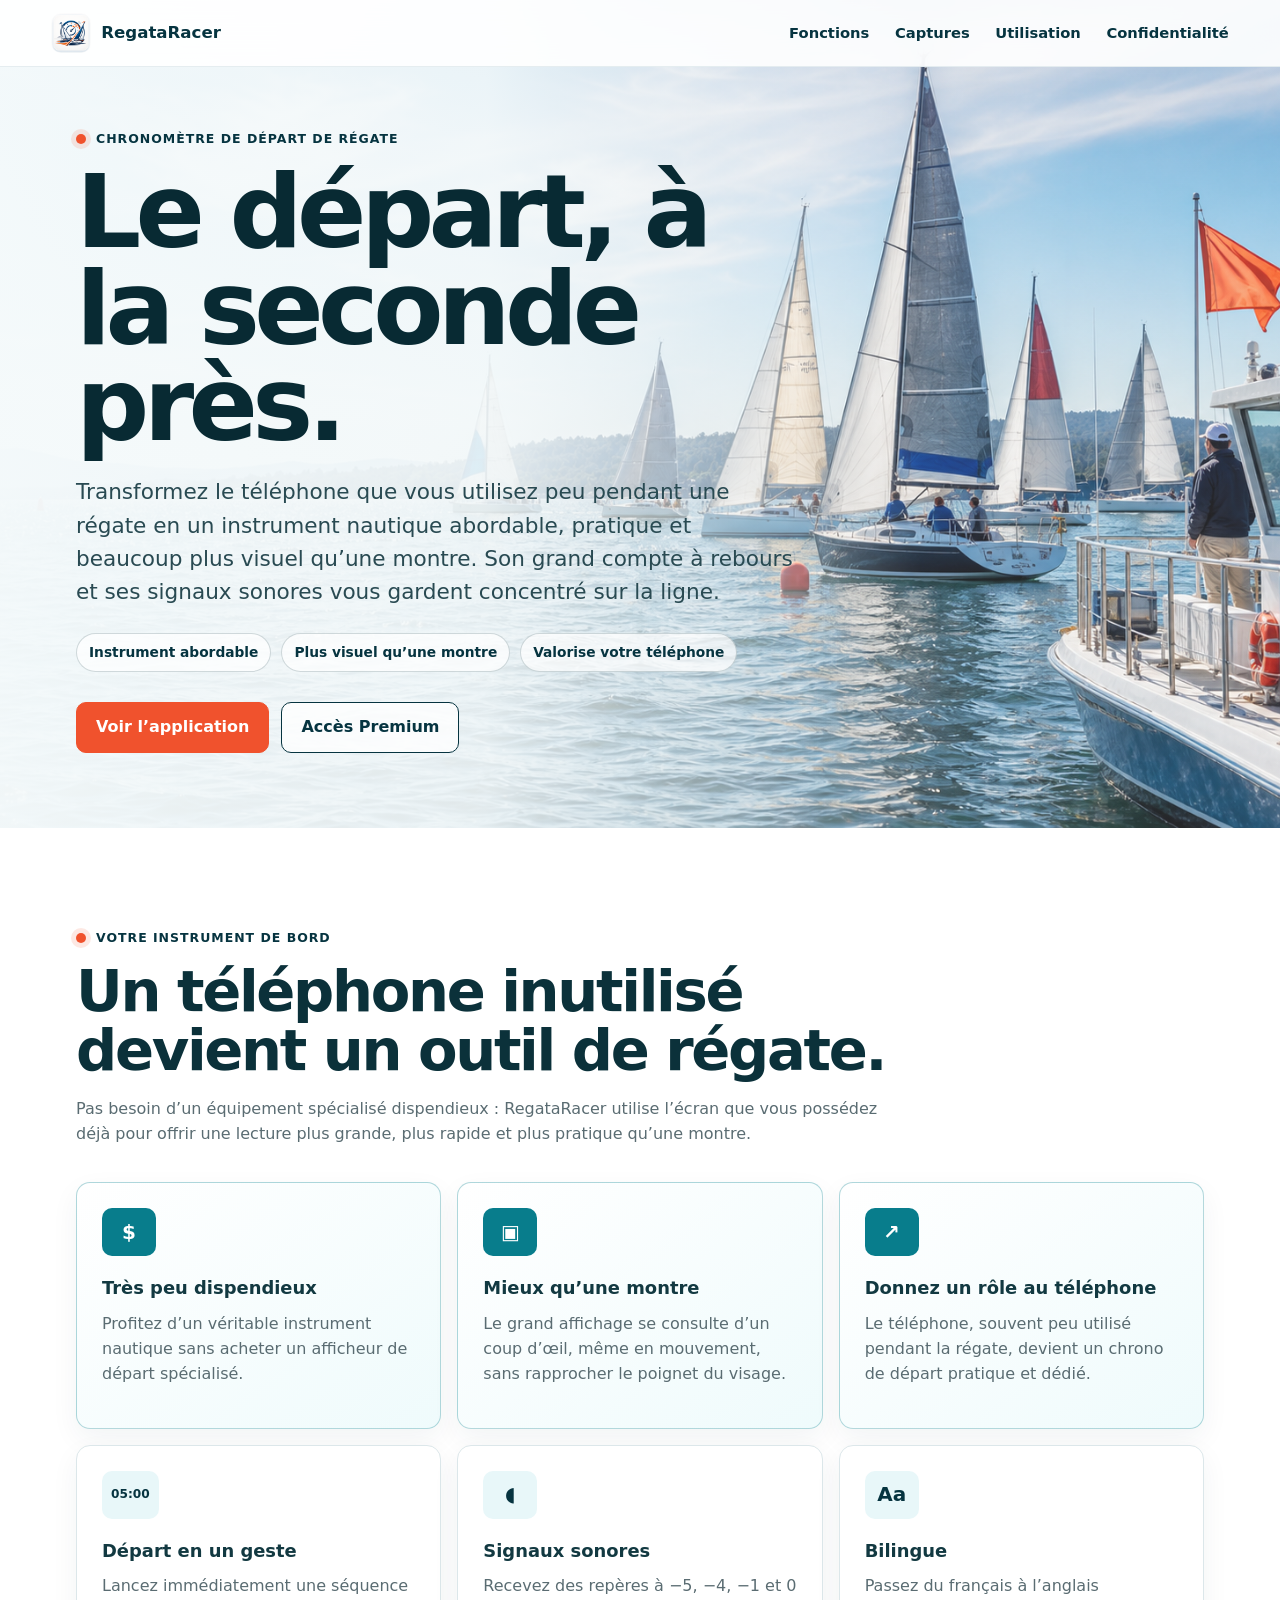
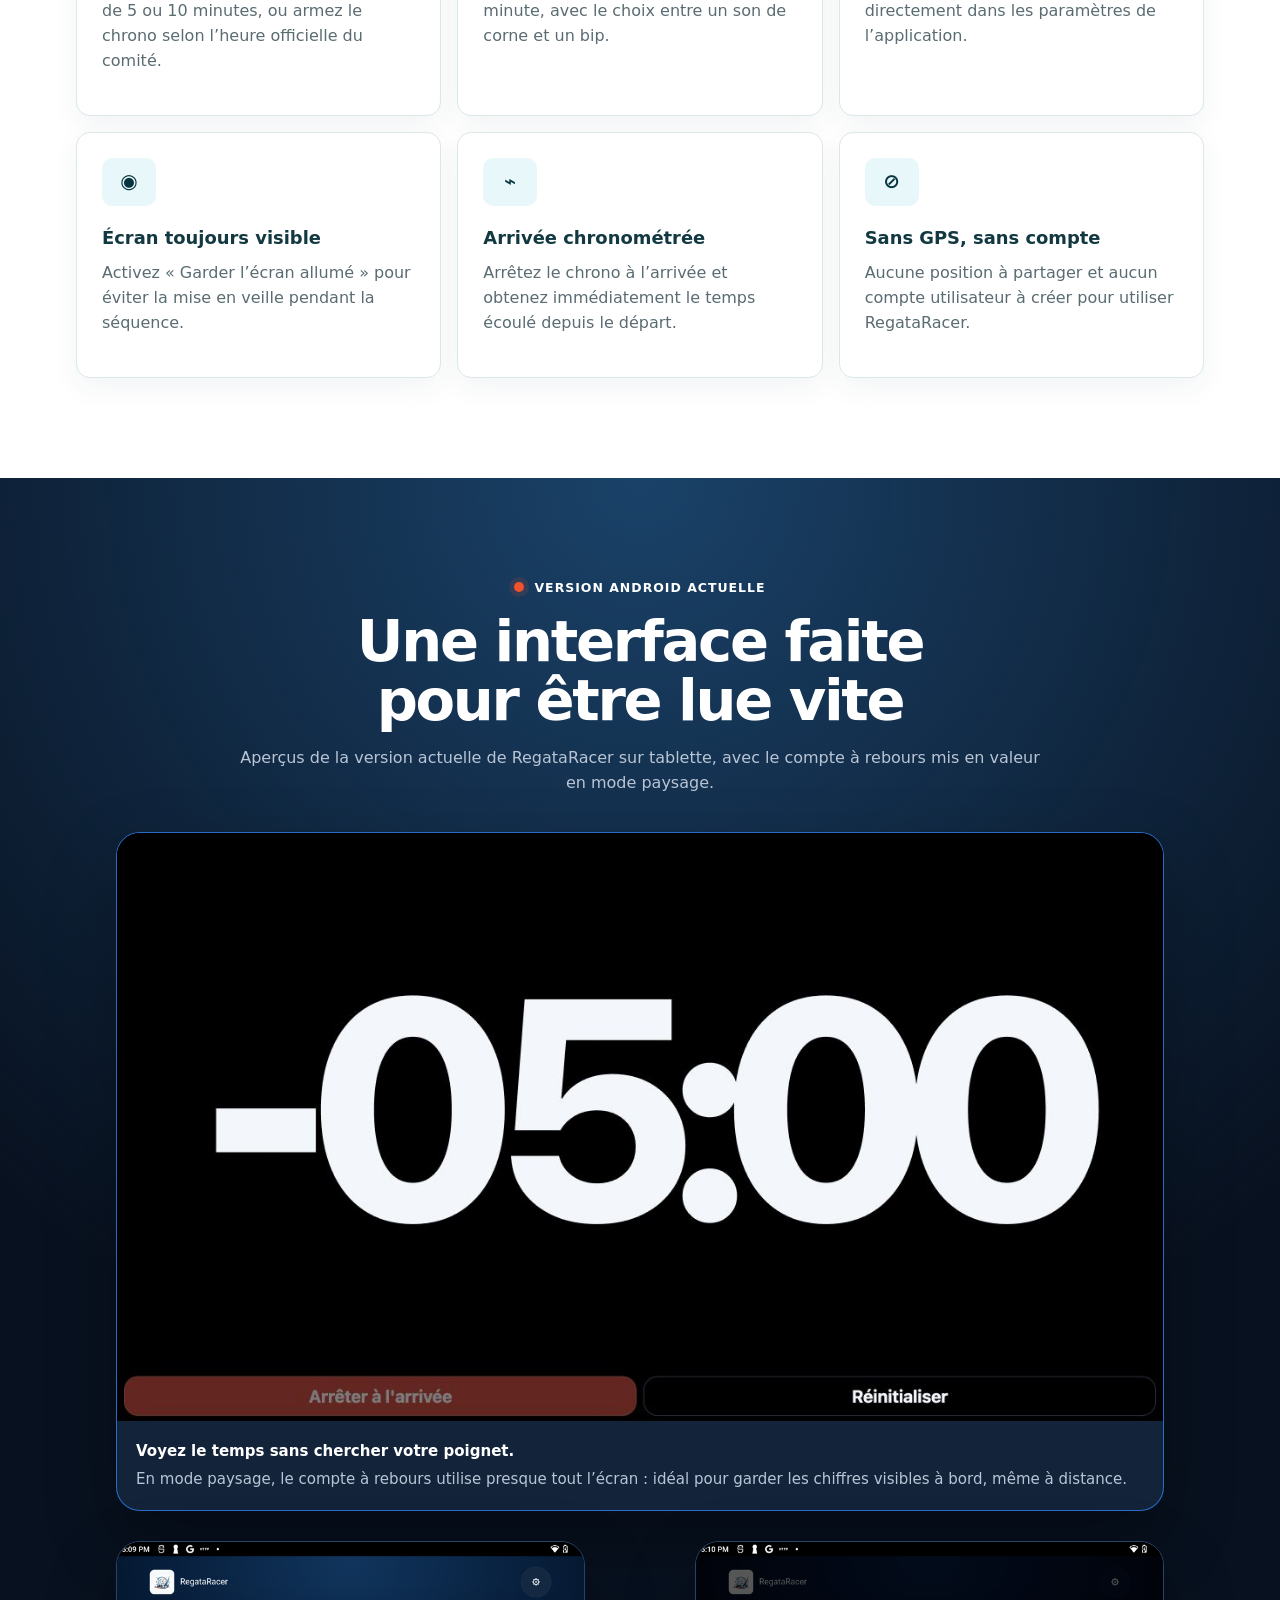
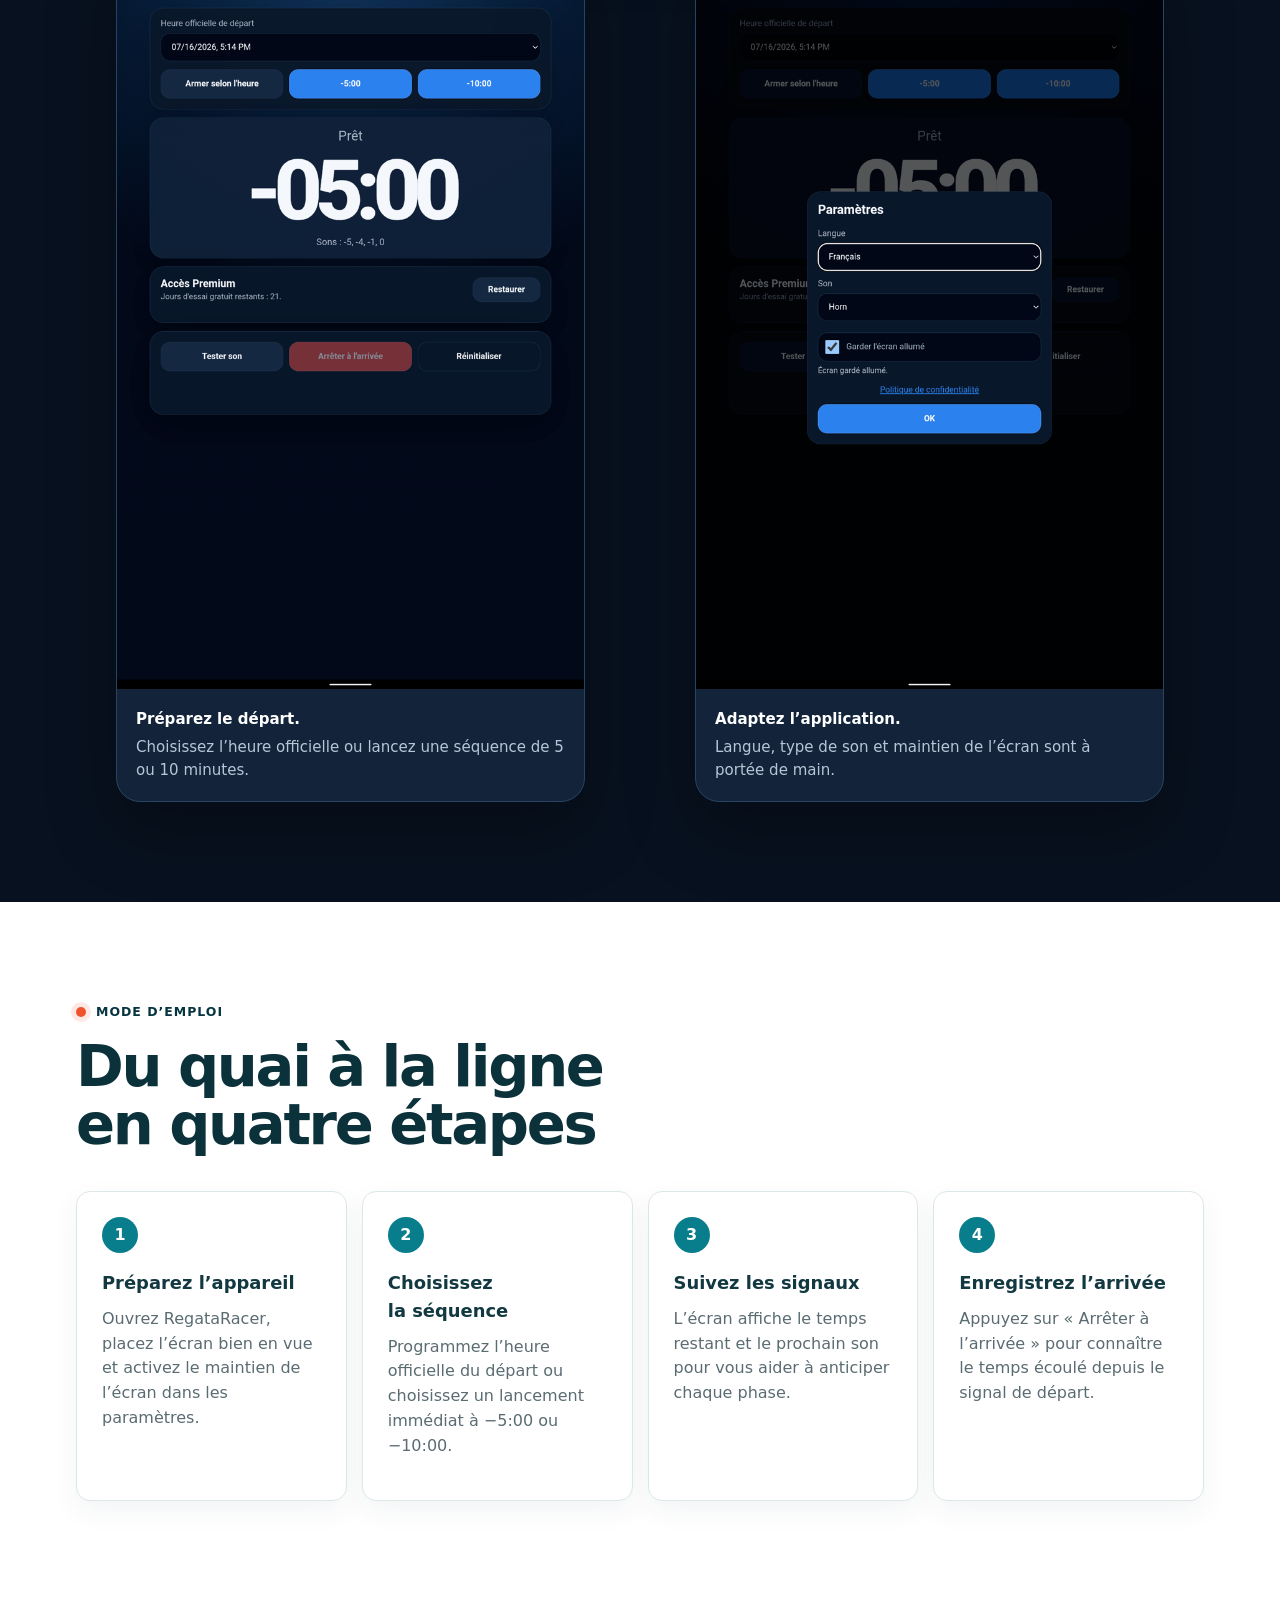
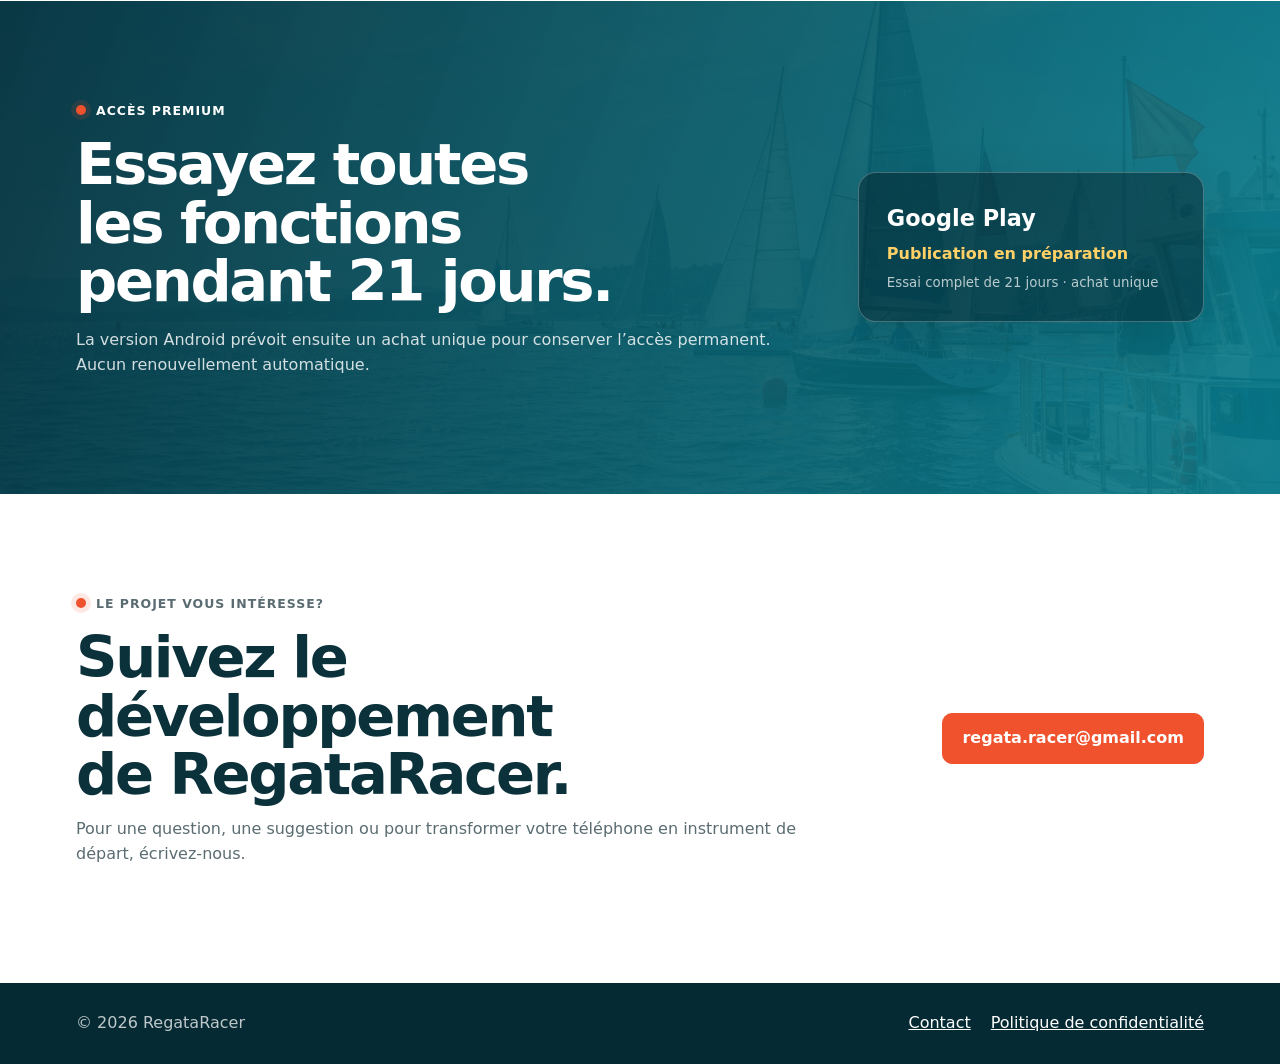
==== commit e2b7127d: "Mettre le compte à rebours paysage en vedette" ====
--- a/index.html
+++ b/index.html
@@ -110,16 +110,16 @@
         <div class="section-header centered">
           <p class="section-kicker">Version Android actuelle</p>
           <h2>Une interface faite pour être lue vite</h2>
-          <p>Captures réalisées directement sur une tablette avec la version actuelle de RegataRacer.</p>
+          <p>Aperçus de la version actuelle de RegataRacer sur tablette, avec le compte à rebours mis en valeur en mode paysage.</p>
         </div>
         <div class="screenshot-grid">
+          <figure class="screenshot-card landscape-shot">
+            <img src="assets/app-countdown-landscape.jpg" alt="Compte à rebours RegataRacer en mode paysage avec affichage très grand" loading="lazy">
+            <figcaption><strong>Voyez le temps sans chercher votre poignet.</strong> En mode paysage, le compte à rebours utilise presque tout l’écran : idéal pour garder les chiffres visibles à bord, même à distance.</figcaption>
+          </figure>
           <figure class="screenshot-card">
             <img src="assets/app-ready.png" alt="Écran principal de RegataRacer prêt pour une séquence de départ" loading="lazy">
             <figcaption><strong>Préparez le départ.</strong> Choisissez l’heure officielle ou lancez une séquence de 5 ou 10 minutes.</figcaption>
-          </figure>
-          <figure class="screenshot-card featured-shot">
-            <img src="assets/app-countdown.png" alt="Compte à rebours plein écran de RegataRacer" loading="lazy">
-            <figcaption><strong>Gardez l’œil sur le temps.</strong> Le compte à rebours plein écran annonce aussi le prochain signal.</figcaption>
           </figure>
           <figure class="screenshot-card">
             <img src="assets/app-settings.png" alt="Paramètres de langue, son et écran de RegataRacer" loading="lazy">
--- a/styles.css
+++ b/styles.css
@@ -327,7 +327,7 @@
 .screenshot-grid {
   max-width: 1180px;
   display: grid;
-  grid-template-columns: repeat(3, minmax(0, 1fr));
+  grid-template-columns: repeat(2, minmax(0, 1fr));
   gap: clamp(16px, 3vw, 30px);
   align-items: start;
   margin: 0 auto;
@@ -362,9 +362,14 @@
   color: #fff;
 }
 
-.featured-shot {
-  transform: translateY(-16px);
+.landscape-shot {
+  grid-column: 1 / -1;
   border-color: rgba(47, 128, 237, 0.8);
+}
+
+.landscape-shot img {
+  aspect-ratio: 16 / 9;
+  object-fit: cover;
 }
 
 .steps-grid {
@@ -569,8 +574,8 @@
     margin-left: auto;
   }
 
-  .featured-shot {
-    transform: none;
+  .landscape-shot {
+    grid-column: auto;
   }
 
   .access-panel {
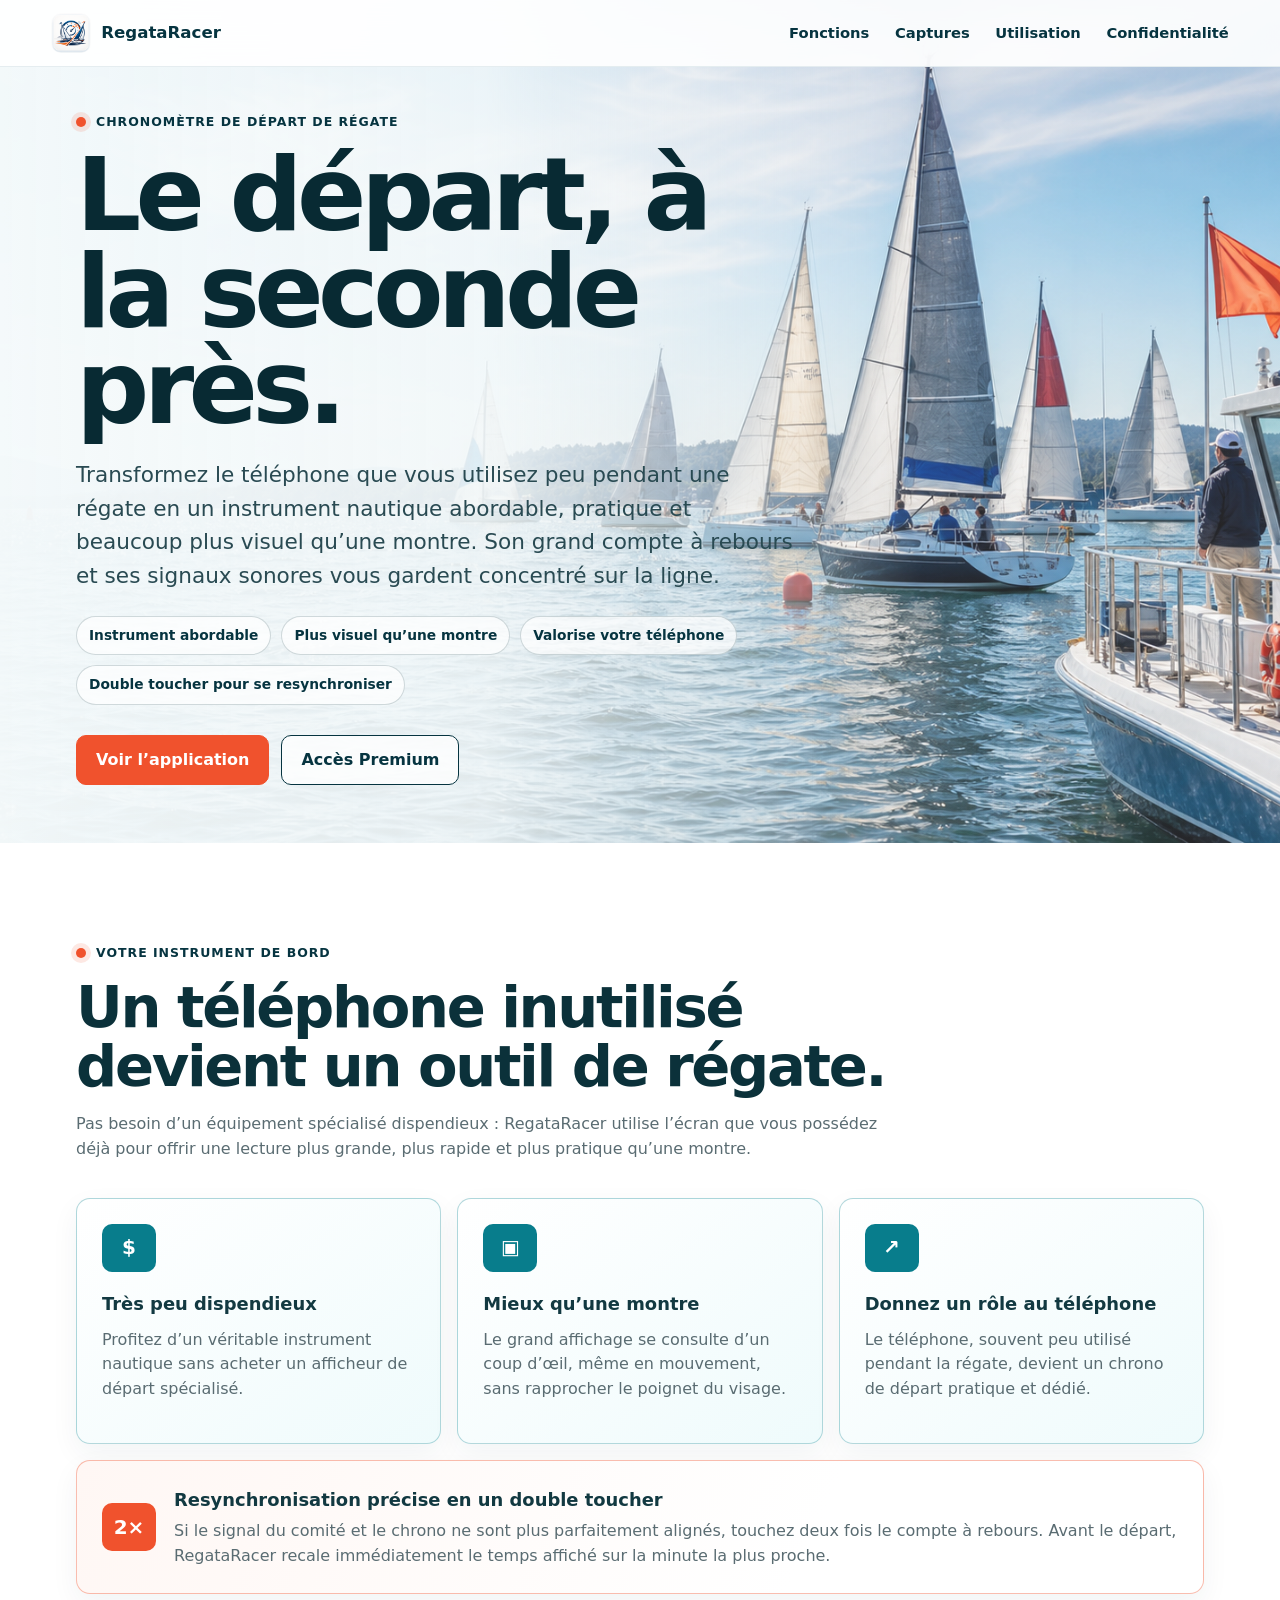
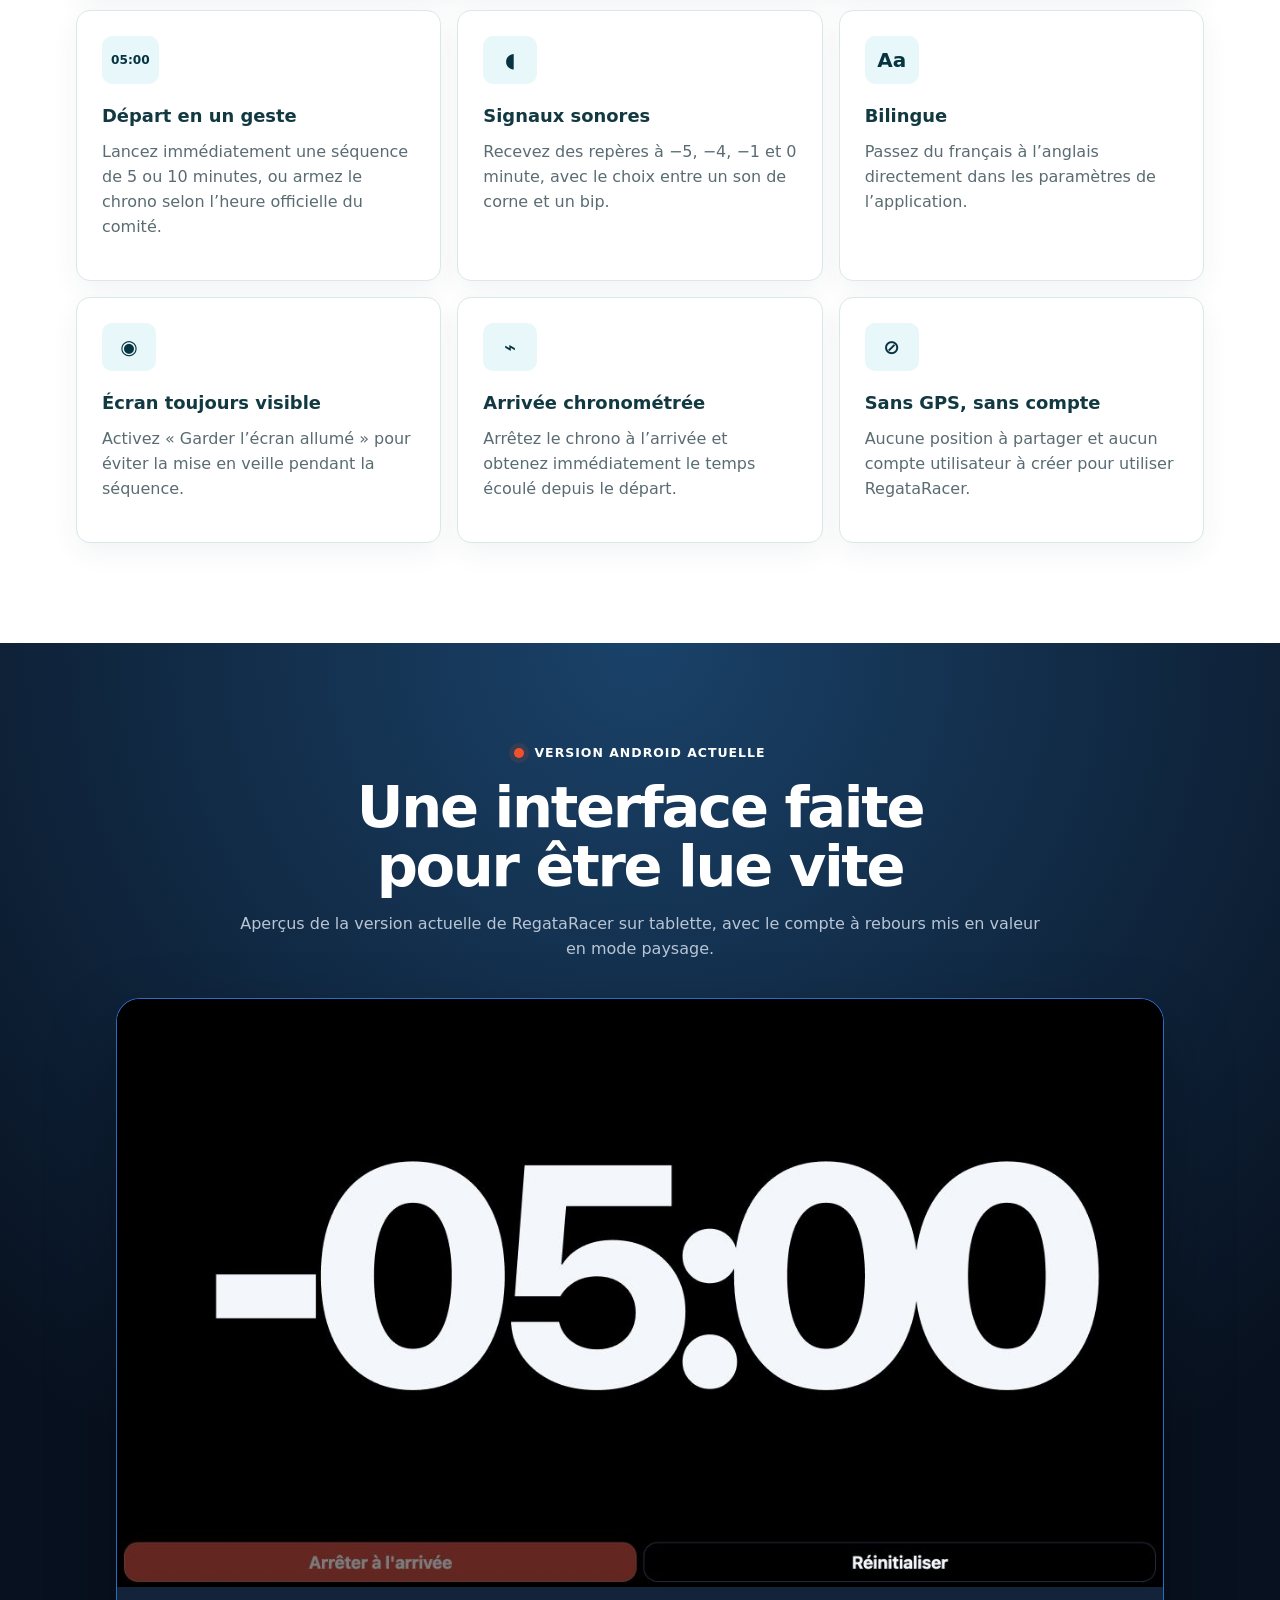
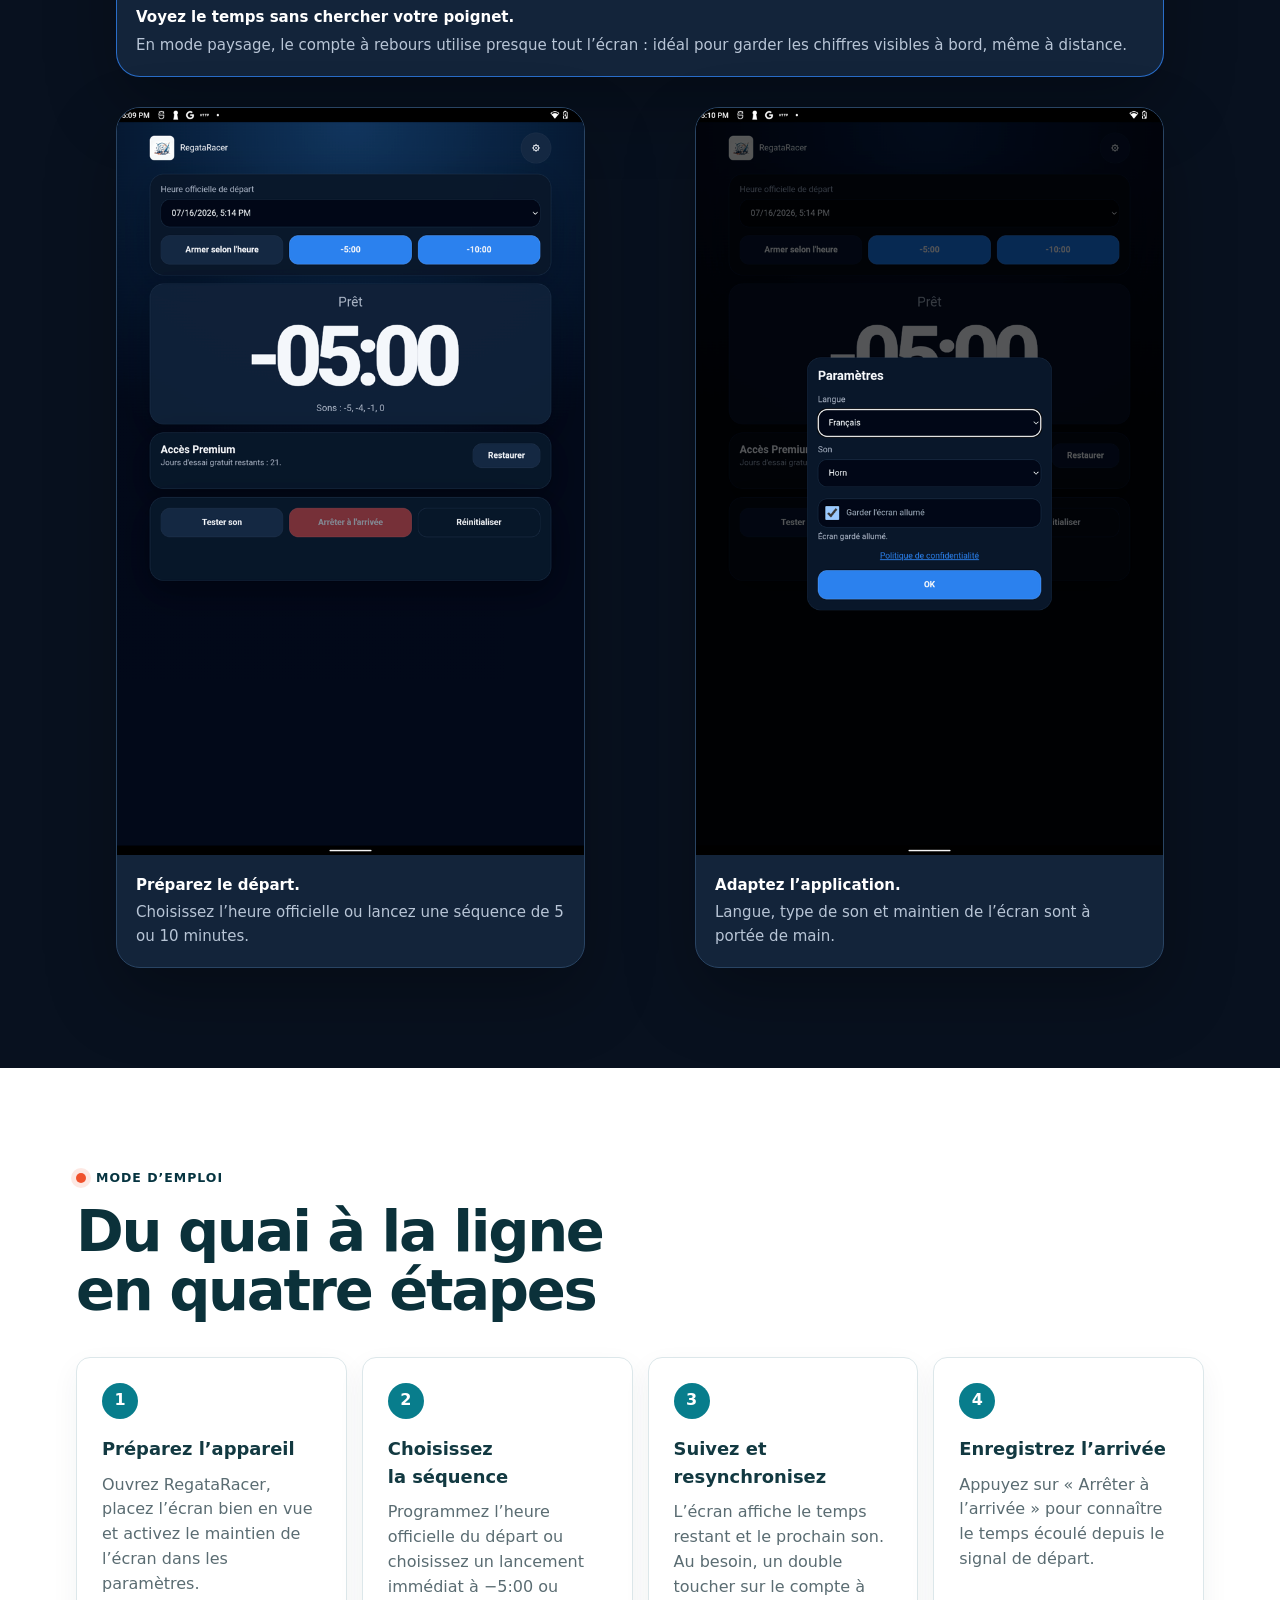
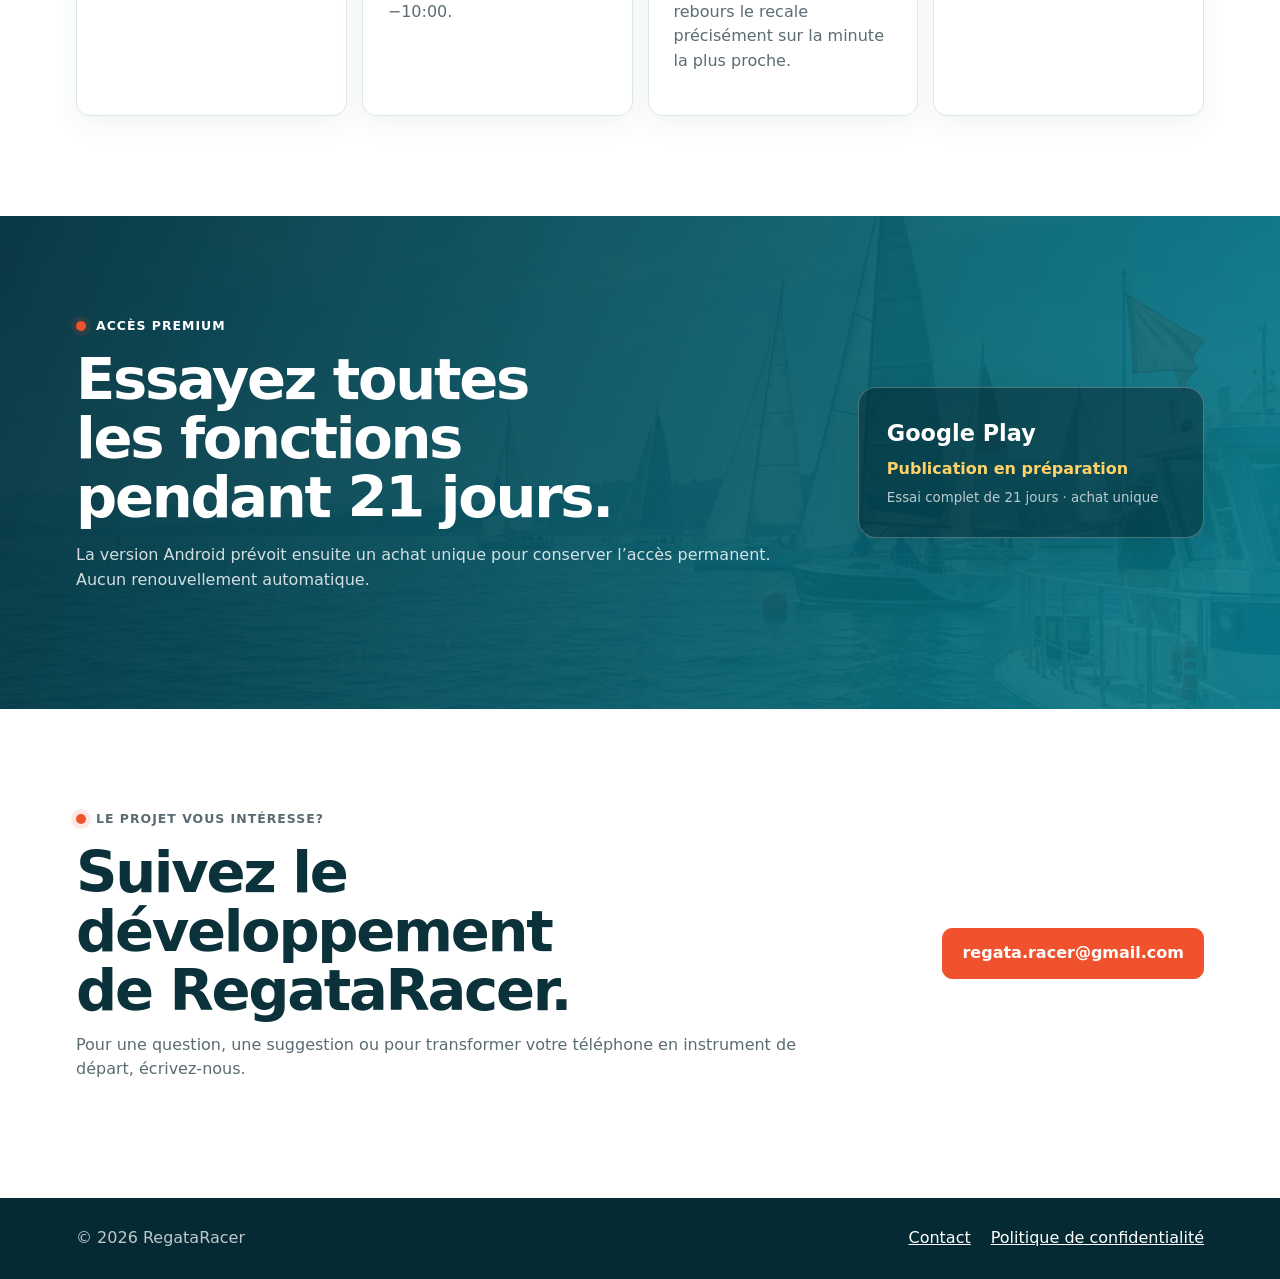
==== commit 5ca066ea: "Ajouter la resynchronisation par double toucher au site" ====
--- a/index.html
+++ b/index.html
@@ -43,6 +43,7 @@
             <span>Instrument abordable</span>
             <span>Plus visuel qu’une montre</span>
             <span>Valorise votre téléphone</span>
+            <span>Double toucher pour se resynchroniser</span>
           </div>
           <div class="hero-actions">
             <a class="button primary" href="#captures">Voir l’application</a>
@@ -72,6 +73,13 @@
             <span class="icon icon-symbol" aria-hidden="true">↗</span>
             <h3>Donnez un rôle au téléphone</h3>
             <p>Le téléphone, souvent peu utilisé pendant la régate, devient un chrono de départ pratique et dédié.</p>
+          </article>
+          <article class="feature sync-feature">
+            <span class="icon icon-symbol" aria-hidden="true">2×</span>
+            <div>
+              <h3>Resynchronisation précise en un double toucher</h3>
+              <p>Si le signal du comité et le chrono ne sont plus parfaitement alignés, touchez deux fois le compte à rebours. Avant le départ, RegataRacer recale immédiatement le temps affiché sur la minute la plus proche.</p>
+            </div>
           </article>
           <article class="feature">
             <span class="icon" aria-hidden="true">05:00</span>
@@ -146,8 +154,8 @@
           </article>
           <article class="step">
             <span class="step-number">3</span>
-            <h3>Suivez les signaux</h3>
-            <p>L’écran affiche le temps restant et le prochain son pour vous aider à anticiper chaque phase.</p>
+            <h3>Suivez et resynchronisez</h3>
+            <p>L’écran affiche le temps restant et le prochain son. Au besoin, un double toucher sur le compte à rebours le recale précisément sur la minute la plus proche.</p>
           </article>
           <article class="step">
             <span class="step-number">4</span>
--- a/styles.css
+++ b/styles.css
@@ -282,6 +282,31 @@
   background: var(--water);
 }
 
+.sync-feature {
+  min-height: auto;
+  grid-column: 1 / -1;
+  display: grid;
+  grid-template-columns: auto minmax(0, 1fr);
+  gap: 18px;
+  align-items: center;
+  border-color: rgba(240, 82, 45, 0.38);
+  background: linear-gradient(115deg, #fff7f4, #ffffff 65%);
+}
+
+.sync-feature .icon {
+  margin-bottom: 0;
+  color: #fff;
+  background: var(--signal);
+}
+
+.sync-feature h3 {
+  margin-bottom: 5px;
+}
+
+.sync-feature p {
+  margin-bottom: 0;
+}
+
 .icon {
   min-width: 54px;
   height: 48px;
@@ -603,6 +628,15 @@
     min-height: auto;
   }
 
+  .sync-feature {
+    grid-column: auto;
+    grid-template-columns: 1fr;
+  }
+
+  .sync-feature .icon {
+    margin-bottom: 4px;
+  }
+
   .button {
     width: 100%;
   }
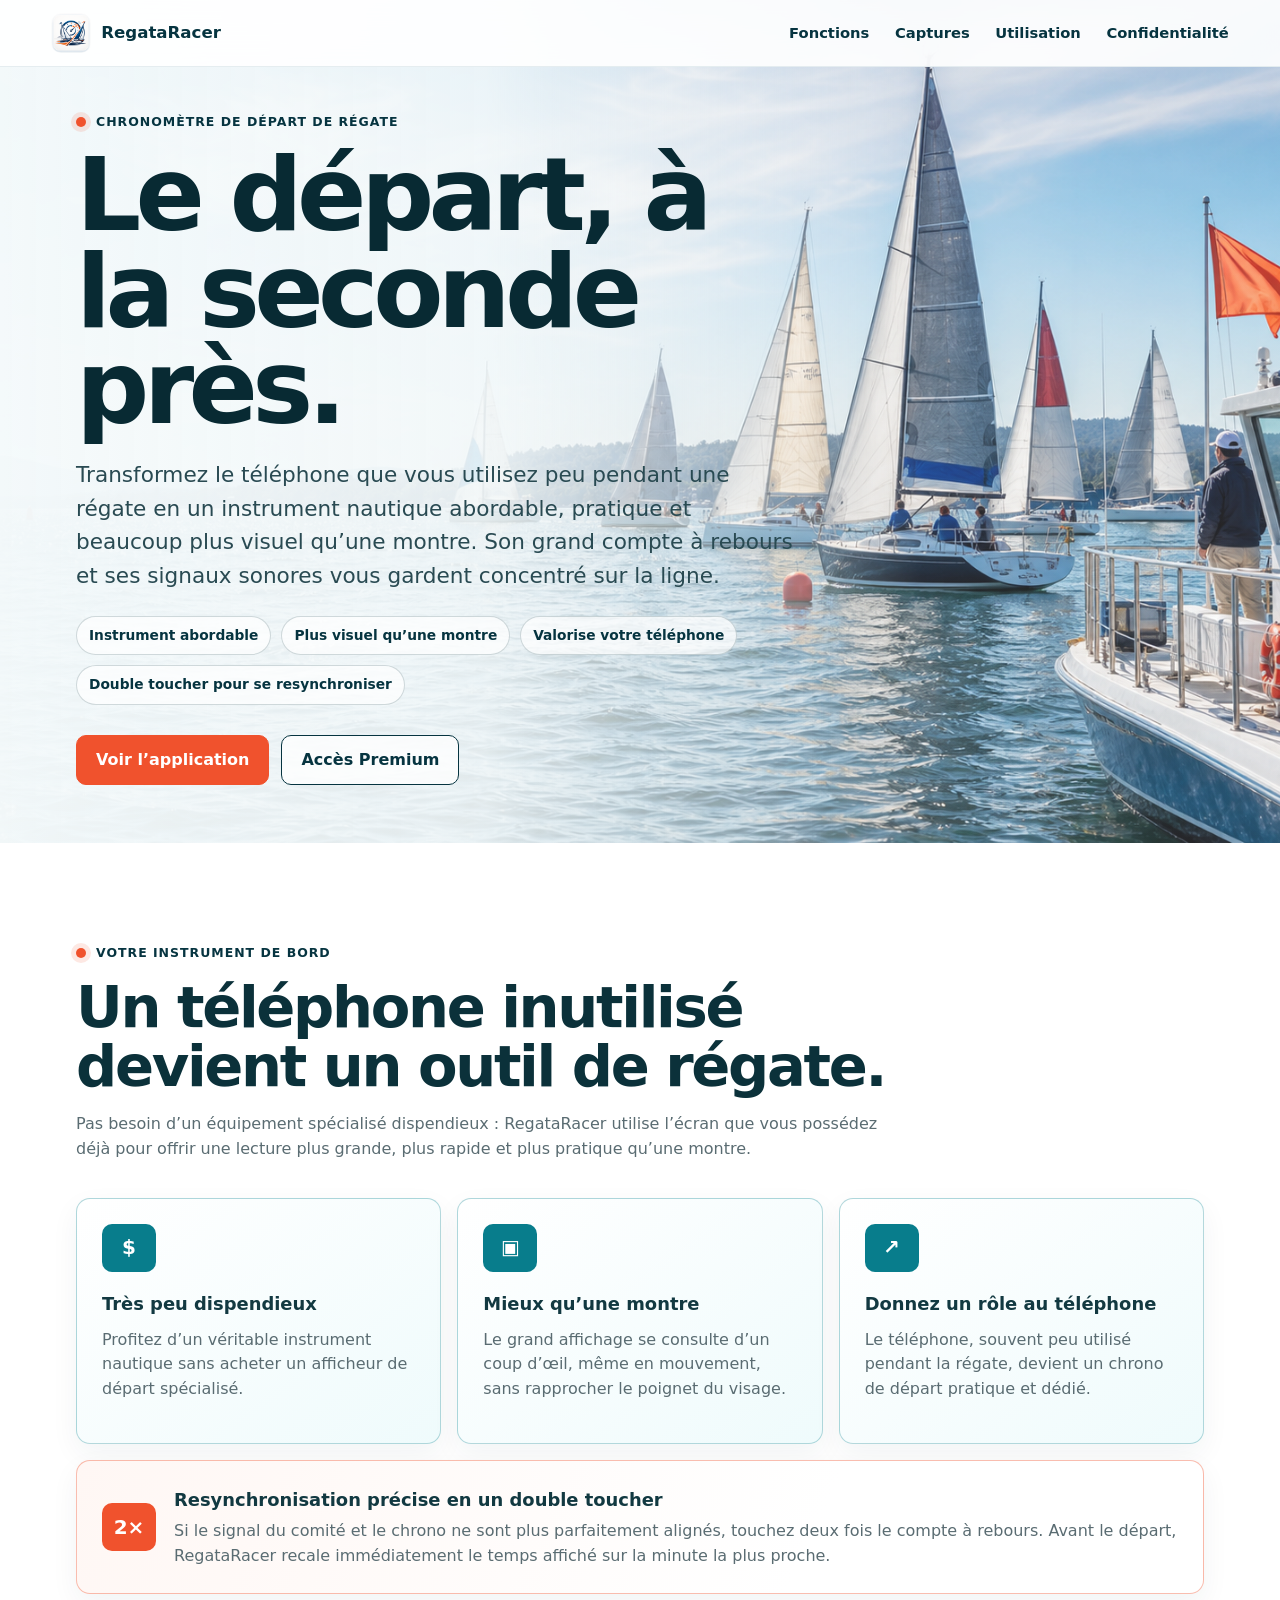
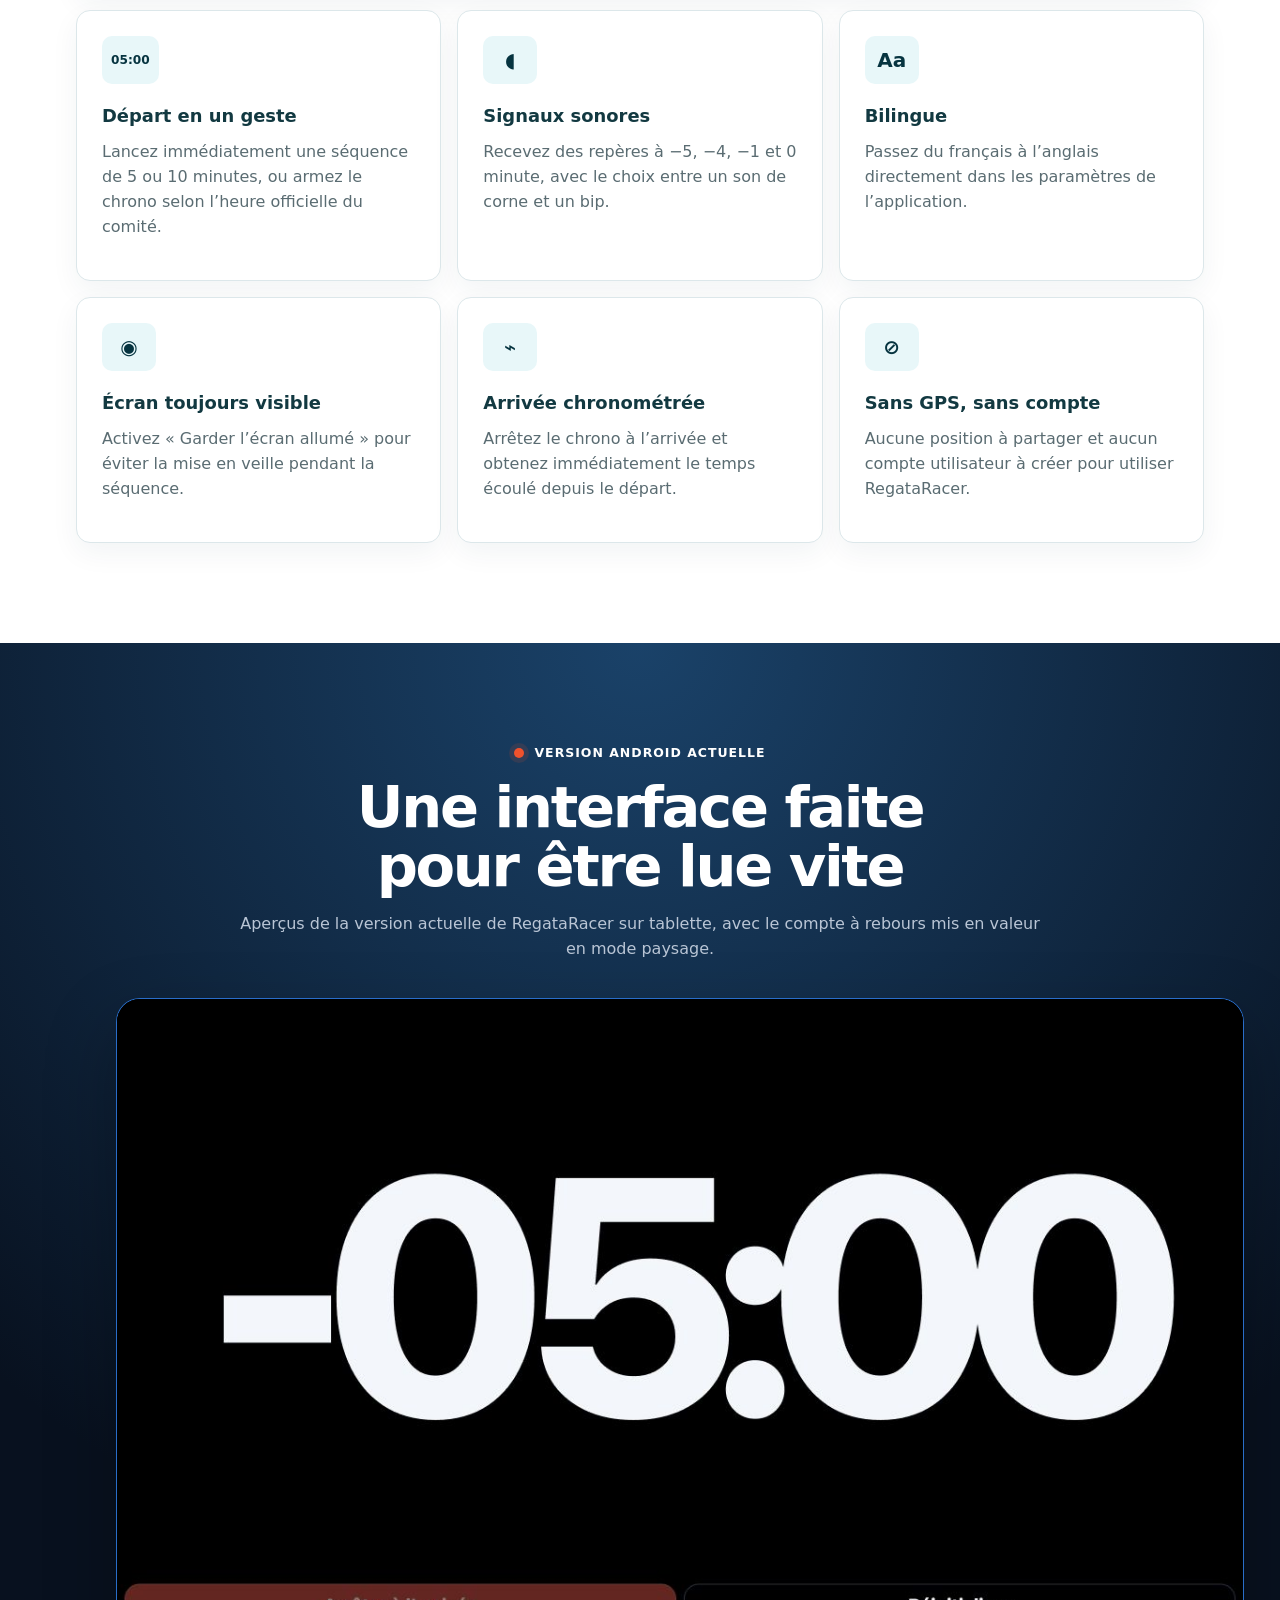
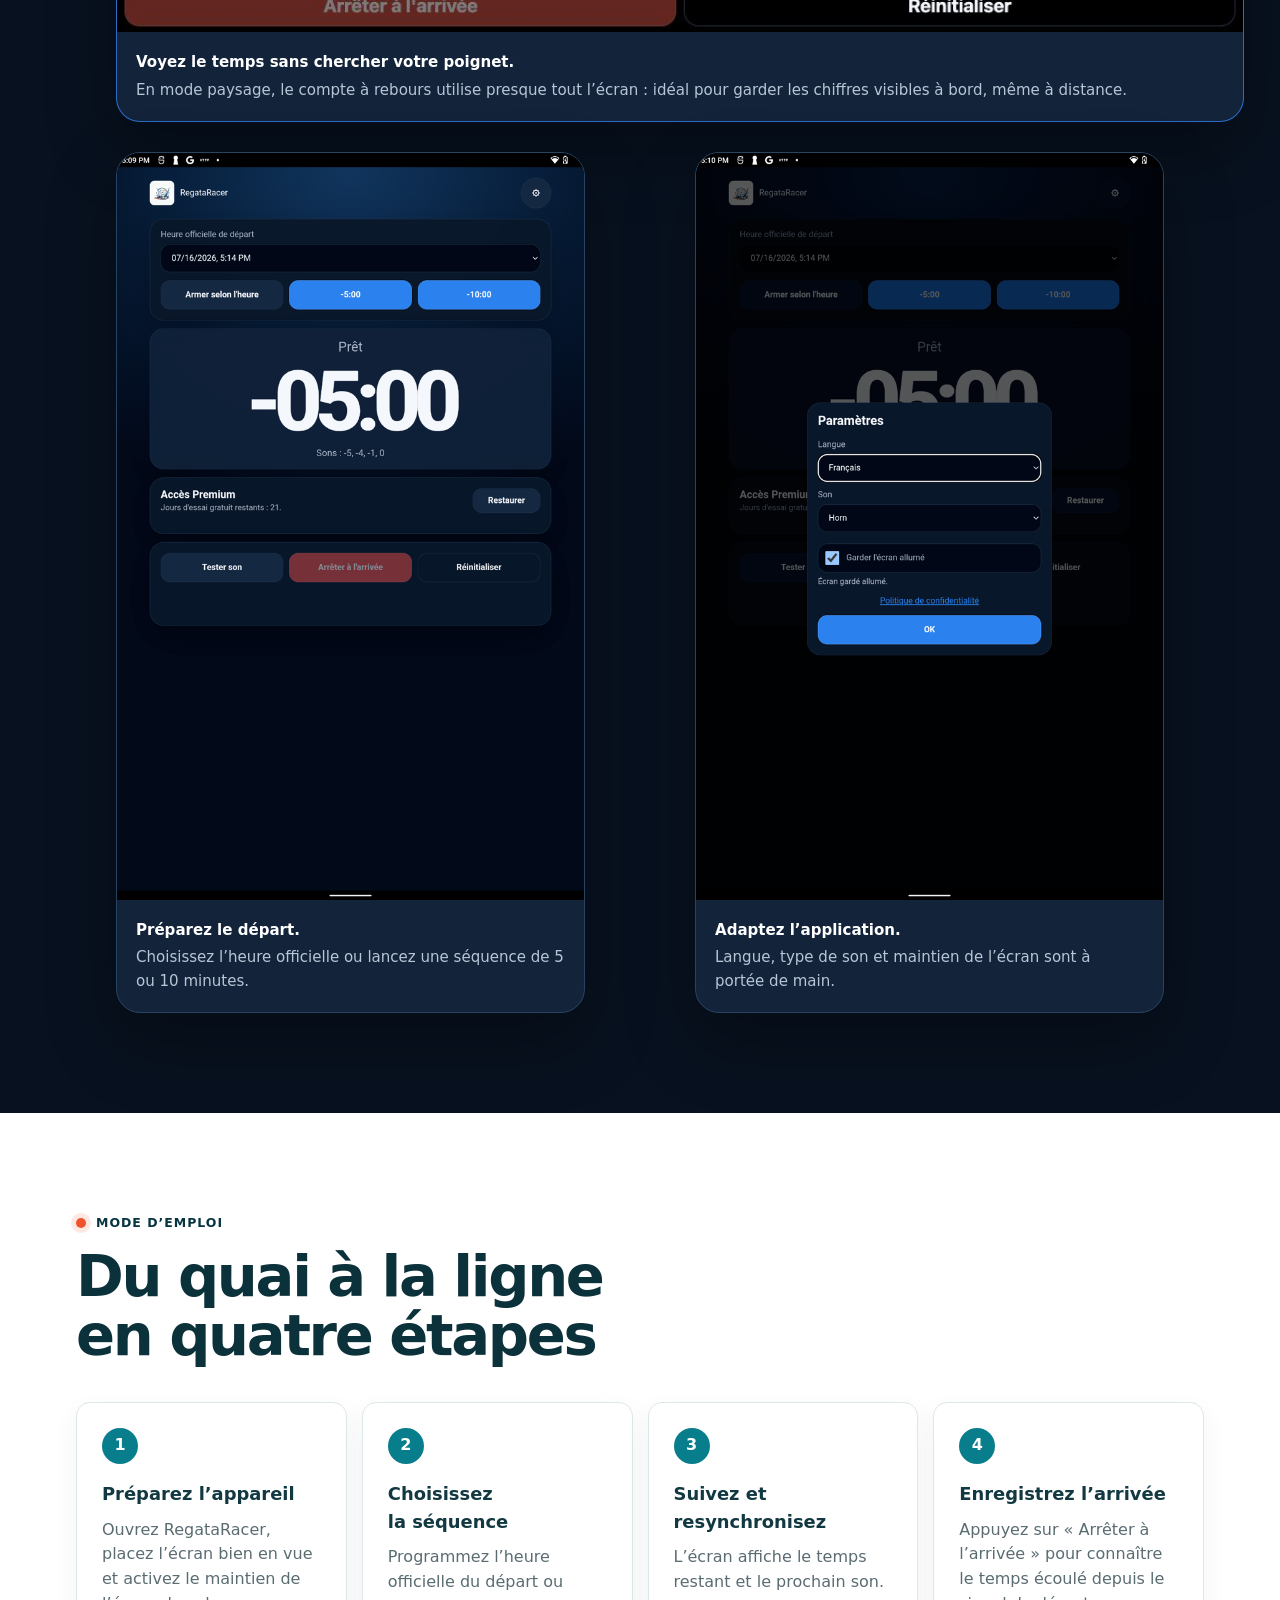
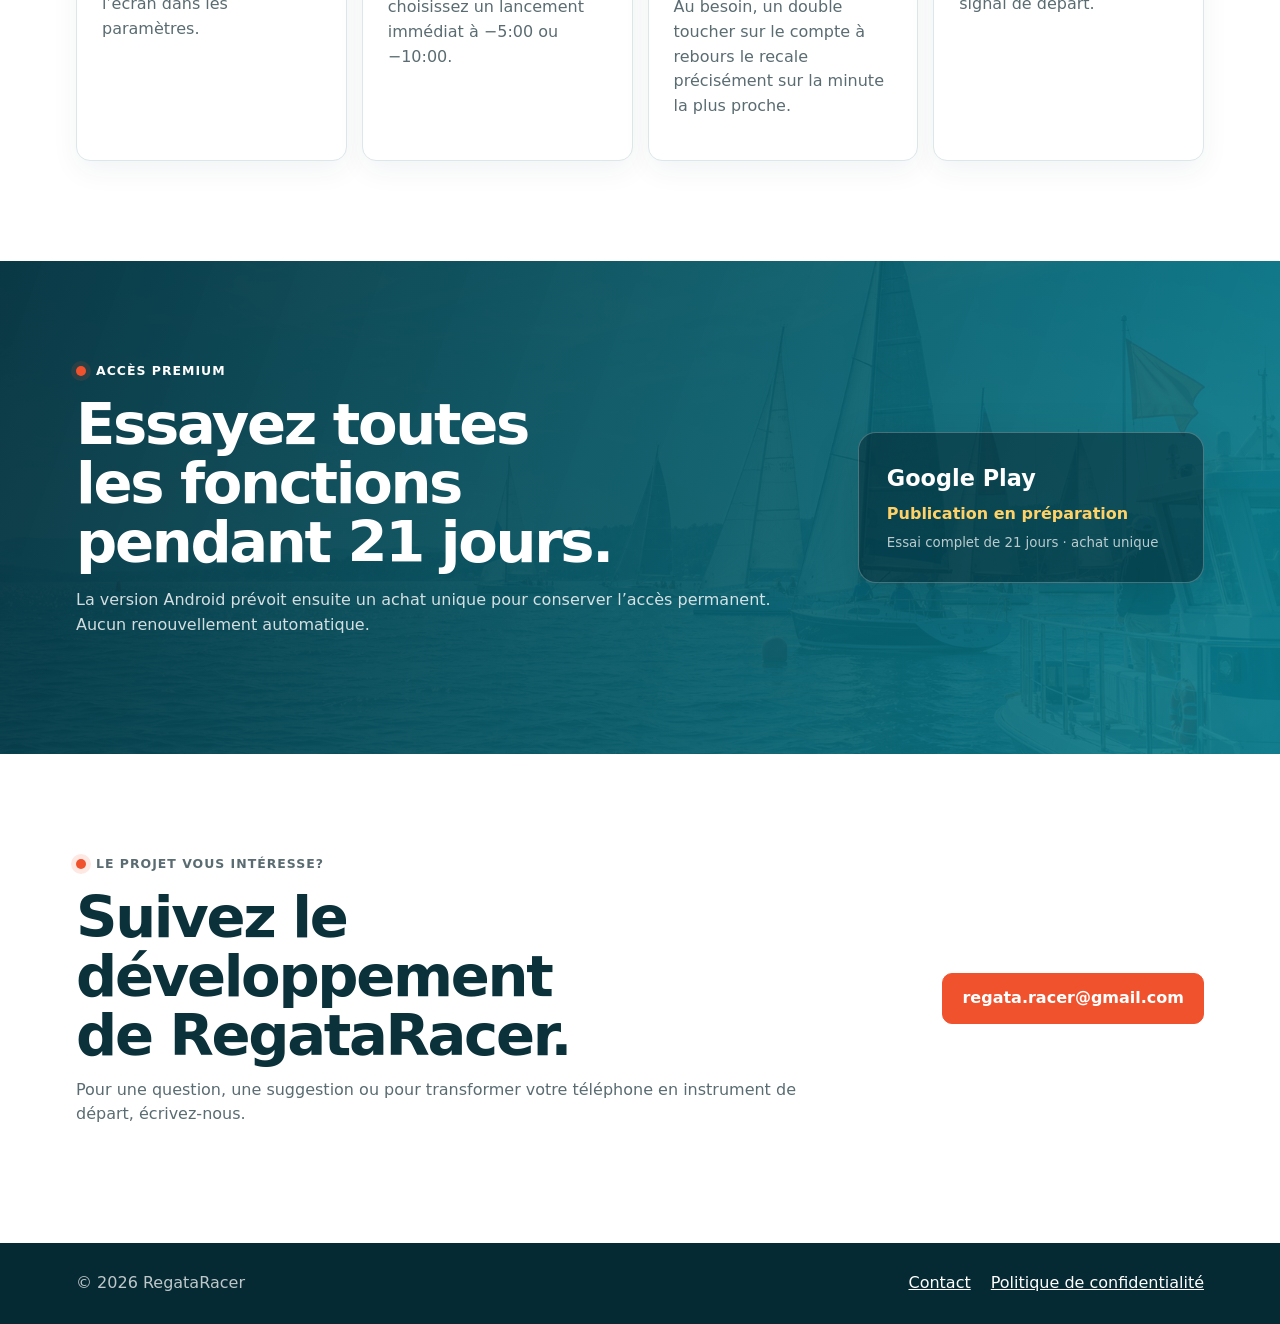
==== commit 5cf98ec6: "Afficher entièrement le compte à rebours paysage" ====
--- a/index.html
+++ b/index.html
@@ -17,7 +17,7 @@
     <meta property="og:image:height" content="877">
     <meta property="og:image:alt" content="RegataRacer devant une flotte de voiliers au départ">
     <link rel="icon" href="assets/regataracer-icon.png" type="image/png">
-    <link rel="stylesheet" href="styles.css">
+    <link rel="stylesheet" href="styles.css?v=20260716-3">
   </head>
   <body>
     <header class="site-header">
@@ -122,7 +122,7 @@
         </div>
         <div class="screenshot-grid">
           <figure class="screenshot-card landscape-shot">
-            <img src="assets/app-countdown-landscape.jpg" alt="Compte à rebours RegataRacer en mode paysage avec affichage très grand" loading="lazy">
+            <img src="assets/app-countdown-landscape.jpg?v=20260716-3" alt="Compte à rebours RegataRacer en mode paysage avec affichage très grand" loading="lazy">
             <figcaption><strong>Voyez le temps sans chercher votre poignet.</strong> En mode paysage, le compte à rebours utilise presque tout l’écran : idéal pour garder les chiffres visibles à bord, même à distance.</figcaption>
           </figure>
           <figure class="screenshot-card">
--- a/styles.css
+++ b/styles.css
@@ -389,12 +389,17 @@
 
 .landscape-shot {
   grid-column: 1 / -1;
+  width: 100%;
+  max-width: none;
   border-color: rgba(47, 128, 237, 0.8);
 }
 
 .landscape-shot img {
-  aspect-ratio: 16 / 9;
-  object-fit: cover;
+  height: auto;
+  aspect-ratio: auto;
+  object-fit: contain;
+  object-position: center;
+  background: #000;
 }
 
 .steps-grid {
@@ -601,6 +606,7 @@
 
   .landscape-shot {
     grid-column: auto;
+    max-width: 100%;
   }
 
   .access-panel {
